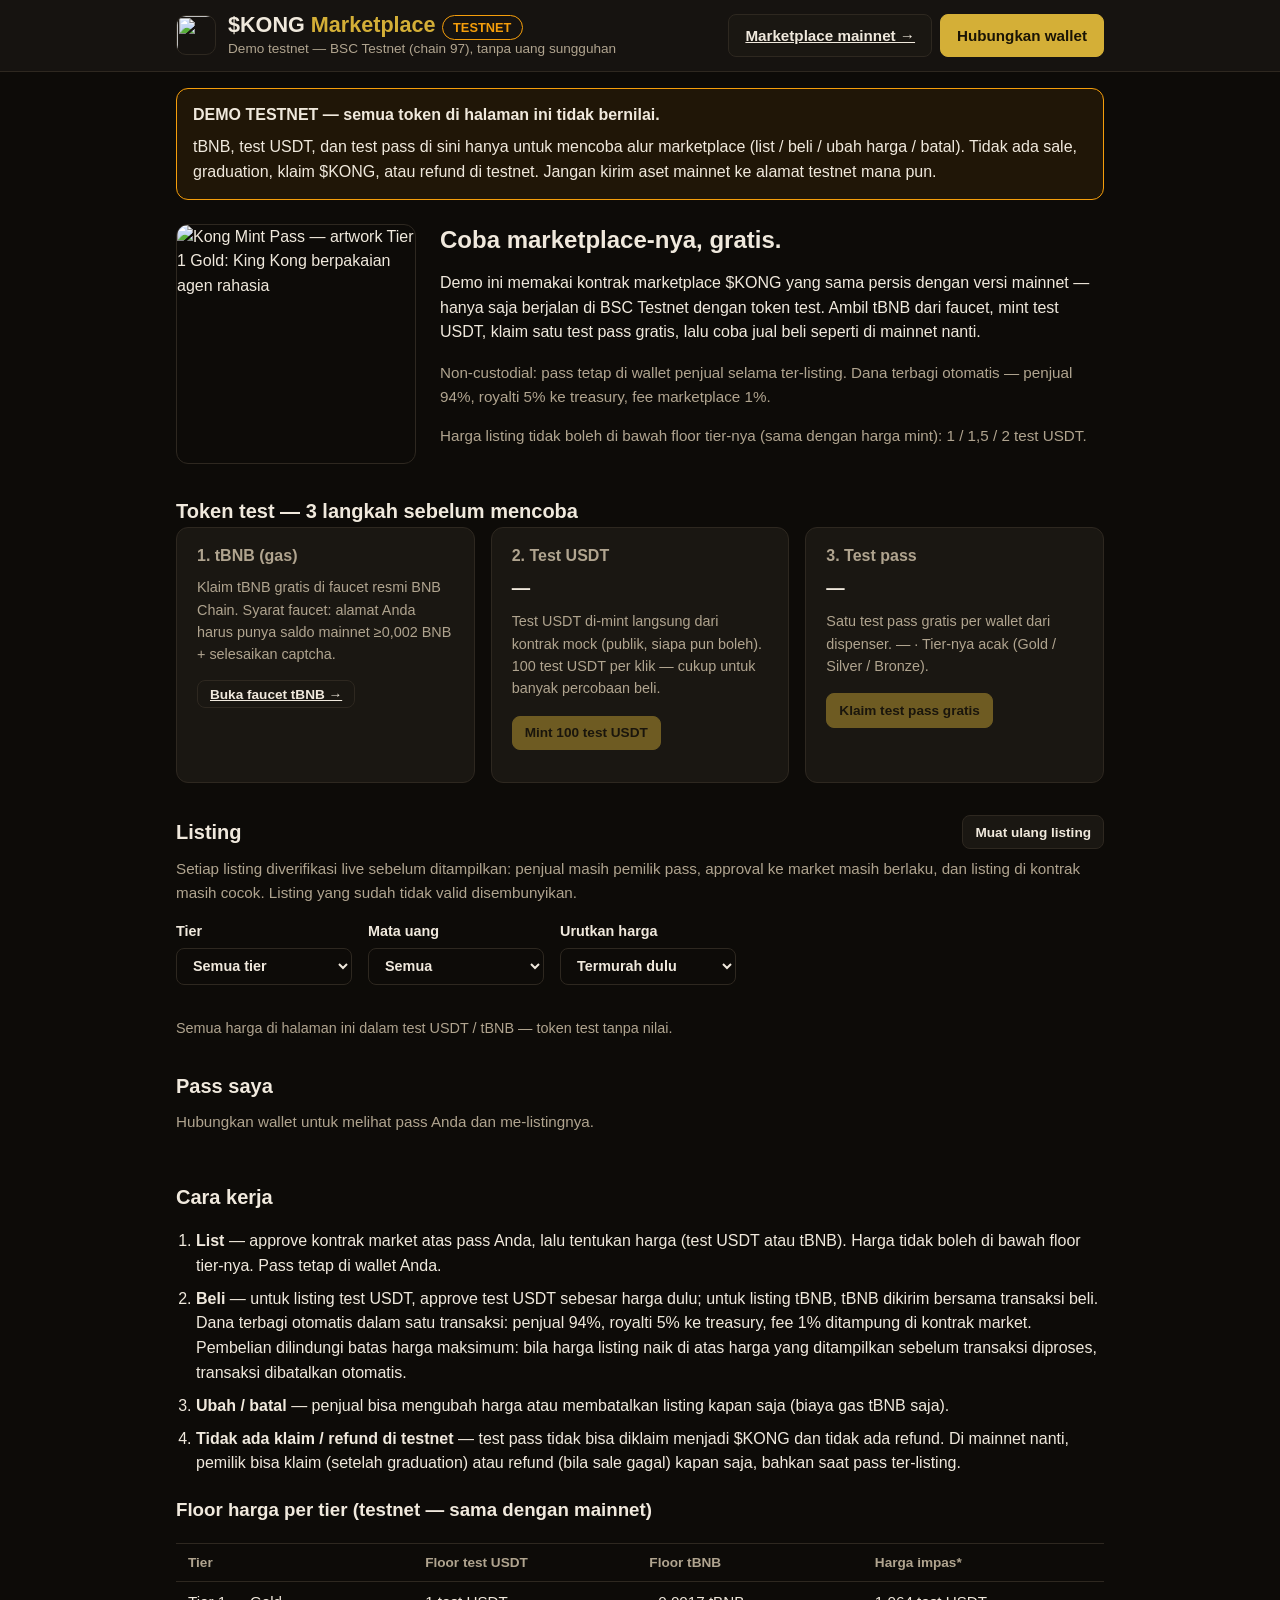
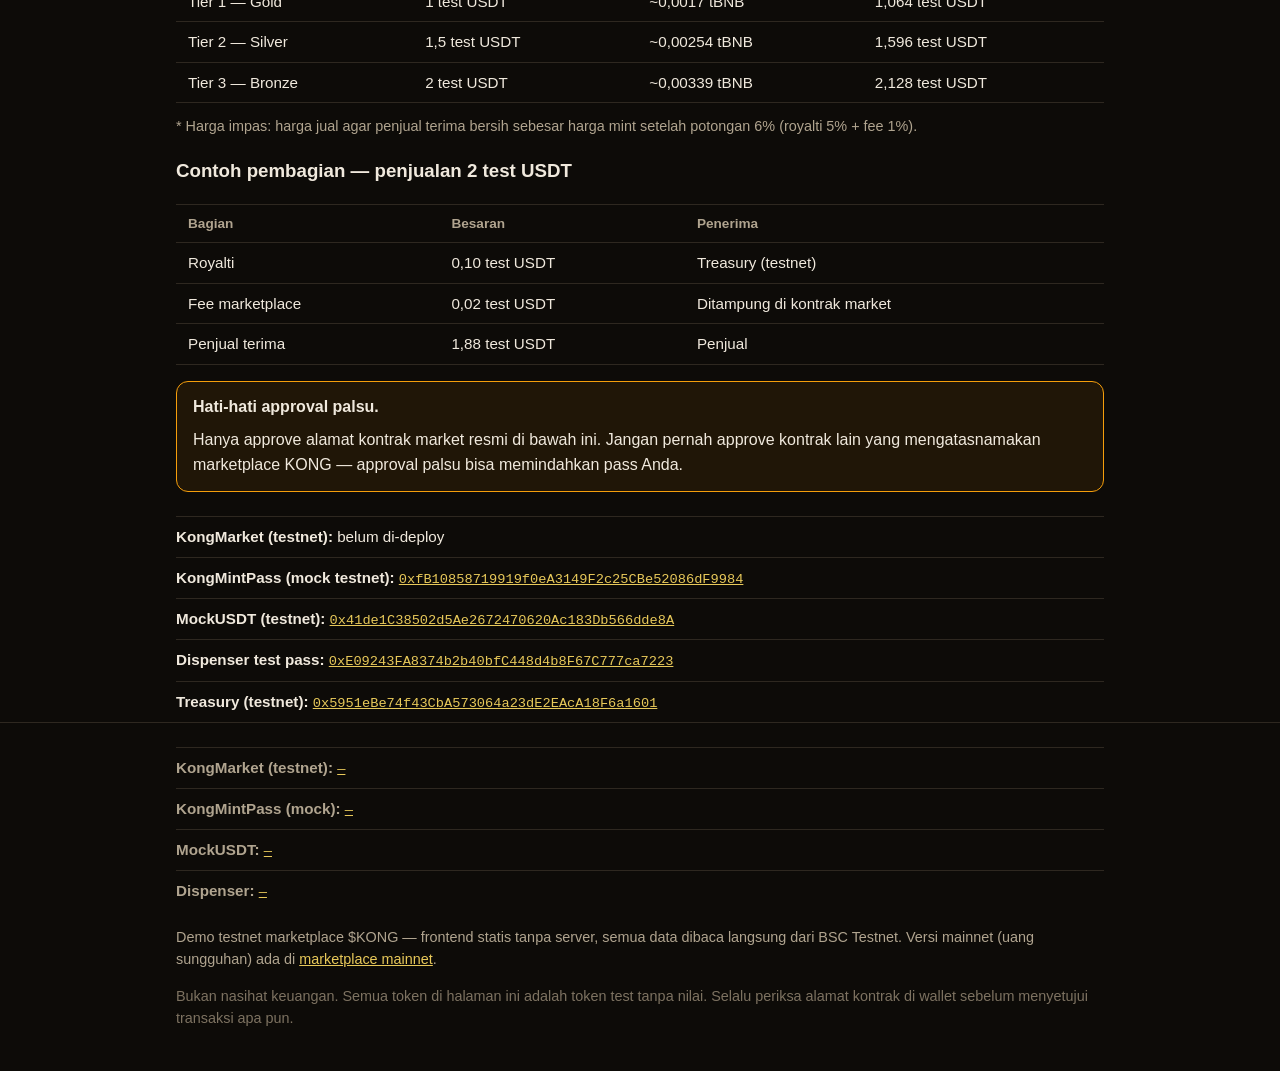
==== docs/market-testnet/index.html @ 7d03db84 "Add /market-testnet public demo page (BSC Testnet chain 97) + link from /market" ====
<!DOCTYPE html>
<html lang="id">
<head>
  <meta charset="utf-8" />
  <meta name="viewport" content="width=device-width, initial-scale=1" />
  <meta name="description" content="Marketplace $KONG — DEMO TESTNET. Coba jual beli Kong Mint Pass di BSC Testnet tanpa uang sungguhan: klaim test pass gratis, mint test USDT, lalu list dan beli." />
  <meta property="og:title" content="Marketplace $KONG — Demo Testnet" />
  <meta property="og:description" content="Coba marketplace Kong Mint Pass di BSC Testnet: test pass gratis, test USDT gratis, tanpa uang sungguhan." />
  <meta property="og:image" content="https://zainumq.github.io/kong/kong-pass-tier1.jpg" />
  <title>Marketplace $KONG — Demo Testnet</title>
  <link rel="stylesheet" href="../styles.css" />
  <link rel="stylesheet" href="./market.css" />
</head>
<body>
  <header class="site-header">
    <div class="wrap header-inner">
      <div class="brand">
        <img class="brand-img" src="https://zainumq.github.io/kong/kong-pass-tier1.jpg" alt="" width="40" height="40" />
        <div>
          <h1>$KONG <span class="brand-kong">Marketplace</span> <span class="pill pill-warn">TESTNET</span></h1>
          <p class="brand-sub">Demo testnet — BSC Testnet (chain 97), tanpa uang sungguhan</p>
        </div>
      </div>
      <div class="header-actions">
        <a class="btn" href="../market/">Marketplace mainnet →</a>
        <span id="network-pill" class="pill pill-muted" hidden></span>
        <button id="connect-btn" class="btn btn-primary" type="button">Hubungkan wallet</button>
        <span id="account-label" class="account-label" hidden></span>
      </div>
    </div>
  </header>

  <main class="wrap">
    <div id="error-banner" class="banner banner-error" hidden></div>

    <div class="banner banner-warn">
      <strong>DEMO TESTNET — semua token di halaman ini tidak bernilai.</strong>
      <span>tBNB, test USDT, dan test pass di sini hanya untuk mencoba alur marketplace (list / beli / ubah harga / batal). Tidak ada sale, graduation, klaim $KONG, atau refund di testnet. Jangan kirim aset mainnet ke alamat testnet mana pun.</span>
    </div>

    <div id="network-warning" class="banner banner-warn" hidden>
      <strong>Jaringan salah.</strong>
      <span>Wallet Anda tidak di BSC Testnet (chain 97). Membeli dan me-listing di demo ini butuh BSC Testnet.</span>
      <button id="switch-network-btn" class="btn btn-small" type="button">Pindah ke BSC Testnet</button>
    </div>

    <div id="not-deployed-banner" class="banner banner-warn" hidden>
      <strong>Marketplace belum dibuka.</strong>
      <span>Kontrak market belum di-deploy. Halaman ini akan aktif otomatis setelah kontrak aktif.</span>
    </div>

    <section class="hero" aria-label="Tentang demo testnet">
      <img class="hero-img" src="https://zainumq.github.io/kong/kong-pass-tier1.jpg" alt="Kong Mint Pass — artwork Tier 1 Gold: King Kong berpakaian agen rahasia" width="360" height="360" />
      <div class="intro">
        <h2 class="hero-title">Coba marketplace-nya, gratis.</h2>
        <p>
          Demo ini memakai kontrak marketplace $KONG yang sama persis dengan
          versi mainnet — hanya saja berjalan di BSC Testnet dengan token
          test. Ambil tBNB dari faucet, mint test USDT, klaim satu test
          pass gratis, lalu coba jual beli seperti di mainnet nanti.
        </p>
        <p class="intro-note">
          Non-custodial: pass tetap di wallet penjual selama ter-listing.
          Dana terbagi otomatis — penjual 94%, royalti 5% ke treasury,
          fee marketplace 1%.
        </p>
        <p class="intro-note">
          Harga listing tidak boleh di bawah floor tier-nya (sama dengan
          harga mint): 1 / 1,5 / 2 test USDT.
        </p>
      </div>
    </section>

    <section id="test-tokens" aria-label="Token test">
      <div class="section-head">
        <h2>Token test — 3 langkah sebelum mencoba</h2>
      </div>
      <div class="card-grid">
        <div class="card">
          <h2>1. tBNB (gas)</h2>
          <p class="card-note">Klaim tBNB gratis di faucet resmi BNB Chain. Syarat faucet: alamat Anda harus punya saldo mainnet ≥0,002 BNB + selesaikan captcha.</p>
          <p><a id="faucet-link" class="btn btn-small" href="https://www.bnbchain.org/en/testnet-faucet" target="_blank" rel="noopener">Buka faucet tBNB →</a></p>
        </div>
        <div class="card">
          <h2>2. Test USDT</h2>
          <p id="testnet-usdt-balance" class="big-status">—</p>
          <p class="card-note">Test USDT di-mint langsung dari kontrak mock (publik, siapa pun boleh). 100 test USDT per klik — cukup untuk banyak percobaan beli.</p>
          <p><button id="mint-usdt-btn" class="btn btn-primary btn-small" type="button" disabled>Mint 100 test USDT</button></p>
        </div>
        <div class="card">
          <h2>3. Test pass</h2>
          <p id="testnet-pass-status" class="big-status">—</p>
          <p class="card-note">Satu test pass gratis per wallet dari dispenser. <span id="dispenser-remaining">—</span> · Tier-nya acak (Gold / Silver / Bronze).</p>
          <p><button id="claim-pass-btn" class="btn btn-primary btn-small" type="button" disabled>Klaim test pass gratis</button></p>
        </div>
      </div>
    </section>

    <section id="listings-section" aria-label="Listing">
      <div class="section-head">
        <h2>Listing</h2>
        <button id="refresh-listings-btn" class="btn btn-small" type="button">Muat ulang listing</button>
      </div>
      <p class="section-note">
        Setiap listing diverifikasi live sebelum ditampilkan: penjual masih
        pemilik pass, approval ke market masih berlaku, dan listing di
        kontrak masih cocok. Listing yang sudah tidak valid disembunyikan.
      </p>

      <div class="filter-bar">
        <label class="filter-label" for="filter-tier">Tier
          <select id="filter-tier" class="text-input filter-select">
            <option value="0">Semua tier</option>
            <option value="1">Tier 1 — Gold</option>
            <option value="2">Tier 2 — Silver</option>
            <option value="3">Tier 3 — Bronze</option>
          </select>
        </label>
        <label class="filter-label" for="filter-currency">Mata uang
          <select id="filter-currency" class="text-input filter-select">
            <option value="all">Semua</option>
            <option value="USDT">USDT</option>
            <option value="BNB">BNB</option>
          </select>
        </label>
        <label class="filter-label" for="filter-sort">Urutkan harga
          <select id="filter-sort" class="text-input filter-select">
            <option value="asc">Termurah dulu</option>
            <option value="desc">Termahal dulu</option>
          </select>
        </label>
      </div>

      <p id="listings-count" class="muted-text"></p>
      <p id="listings-note" class="muted-text"></p>
      <div id="listing-grid" class="pass-grid"></div>
      <p class="muted-text rates-note">Semua harga di halaman ini dalam test USDT / tBNB — token test tanpa nilai.</p>
    </section>

    <div id="buy-confirm" class="confirm-box" hidden></div>
    <div id="tx-status" class="tx-status" hidden></div>

    <section id="my-passes-section" aria-label="Pass saya">
      <div class="section-head">
        <h2>Pass saya</h2>
      </div>
      <p id="my-passes-note" class="section-note">Hubungkan wallet untuk melihat pass Anda dan me-listingnya.</p>
      <p id="my-passes-loading" class="muted-text" hidden>Memindai pass Anda…</p>
      <div id="my-passes-grid" class="pass-grid"></div>
    </section>

    <section id="how-section" aria-label="Cara kerja">
      <h2>Cara kerja</h2>
      <ol class="steps">
        <li><strong>List</strong> — approve kontrak market atas pass Anda, lalu tentukan harga (test USDT atau tBNB). Harga tidak boleh di bawah floor tier-nya. Pass tetap di wallet Anda.</li>
        <li><strong>Beli</strong> — untuk listing test USDT, approve test USDT sebesar harga dulu; untuk listing tBNB, tBNB dikirim bersama transaksi beli. Dana terbagi otomatis dalam satu transaksi: penjual 94%, royalti 5% ke treasury, fee 1% ditampung di kontrak market. Pembelian dilindungi batas harga maksimum: bila harga listing naik di atas harga yang ditampilkan sebelum transaksi diproses, transaksi dibatalkan otomatis.</li>
        <li><strong>Ubah / batal</strong> — penjual bisa mengubah harga atau membatalkan listing kapan saja (biaya gas tBNB saja).</li>
        <li><strong>Tidak ada klaim / refund di testnet</strong> — test pass tidak bisa diklaim menjadi $KONG dan tidak ada refund. Di mainnet nanti, pemilik bisa klaim (setelah graduation) atau refund (bila sale gagal) kapan saja, bahkan saat pass ter-listing.</li>
      </ol>

      <h3>Floor harga per tier (testnet — sama dengan mainnet)</h3>
      <table class="info-table">
        <thead>
          <tr><th>Tier</th><th>Floor test USDT</th><th>Floor tBNB</th><th>Harga impas*</th></tr>
        </thead>
        <tbody>
          <tr><td>Tier 1 — Gold</td><td>1 test USDT</td><td>~0,0017 tBNB</td><td>1,064 test USDT</td></tr>
          <tr><td>Tier 2 — Silver</td><td>1,5 test USDT</td><td>~0,00254 tBNB</td><td>1,596 test USDT</td></tr>
          <tr><td>Tier 3 — Bronze</td><td>2 test USDT</td><td>~0,00339 tBNB</td><td>2,128 test USDT</td></tr>
        </tbody>
      </table>
      <p class="muted-text">* Harga impas: harga jual agar penjual terima bersih sebesar harga mint setelah potongan 6% (royalti 5% + fee 1%).</p>

      <h3>Contoh pembagian — penjualan 2 test USDT</h3>
      <table class="info-table">
        <thead>
          <tr><th>Bagian</th><th>Besaran</th><th>Penerima</th></tr>
        </thead>
        <tbody>
          <tr><td>Royalti</td><td>0,10 test USDT</td><td>Treasury (testnet)</td></tr>
          <tr><td>Fee marketplace</td><td>0,02 test USDT</td><td>Ditampung di kontrak market</td></tr>
          <tr><td>Penjual terima</td><td>1,88 test USDT</td><td>Penjual</td></tr>
        </tbody>
      </table>

      <div class="banner banner-warn">
        <strong>Hati-hati approval palsu.</strong>
        <span>Hanya approve alamat kontrak market resmi di bawah ini. Jangan pernah approve kontrak lain yang mengatasnamakan marketplace KONG — approval palsu bisa memindahkan pass Anda.</span>
      </div>
      <ul class="facts">
        <li id="market-address-line"><strong>KongMarket (testnet):</strong> belum di-deploy</li>
        <li><strong>KongMintPass (mock testnet):</strong> <a class="mono" href="https://testnet.bscscan.com/address/0xfB10858719919f0eA3149F2c25CBe52086dF9984" target="_blank" rel="noopener">0xfB10858719919f0eA3149F2c25CBe52086dF9984</a></li>
        <li><strong>MockUSDT (testnet):</strong> <a class="mono" href="https://testnet.bscscan.com/address/0x41de1C38502d5Ae2672470620Ac183Db566dde8A" target="_blank" rel="noopener">0x41de1C38502d5Ae2672470620Ac183Db566dde8A</a></li>
        <li><strong>Dispenser test pass:</strong> <a class="mono" href="https://testnet.bscscan.com/address/0xE09243FA8374b2b40bfC448d4b8F67C777ca7223" target="_blank" rel="noopener">0xE09243FA8374b2b40bfC448d4b8F67C777ca7223</a></li>
        <li><strong>Treasury (testnet):</strong> <a class="mono" href="https://testnet.bscscan.com/address/0x5951eBe74f43CbA573064a23dE2EAcA18F6a1601" target="_blank" rel="noopener">0x5951eBe74f43CbA573064a23dE2EAcA18F6a1601</a></li>
      </ul>
    </section>
  </main>

  <footer class="site-footer">
    <div class="wrap">
      <ul class="facts">
        <li><strong>KongMarket (testnet):</strong> <a class="mono" id="footer-market" href="#" target="_blank" rel="noopener">—</a></li>
        <li><strong>KongMintPass (mock):</strong> <a class="mono" id="footer-pass" href="#" target="_blank" rel="noopener">—</a></li>
        <li><strong>MockUSDT:</strong> <a class="mono" id="footer-usdt" href="#" target="_blank" rel="noopener">—</a></li>
        <li><strong>Dispenser:</strong> <a class="mono" id="footer-dispenser" href="#" target="_blank" rel="noopener">—</a></li>
      </ul>
      <p>
        Demo testnet marketplace $KONG — frontend statis tanpa server, semua
        data dibaca langsung dari BSC Testnet. Versi mainnet (uang sungguhan)
        ada di <a href="../market/">marketplace mainnet</a>.
      </p>
      <p class="footer-note">
        Bukan nasihat keuangan. Semua token di halaman ini adalah token test
        tanpa nilai. Selalu periksa alamat kontrak di wallet sebelum
        menyetujui transaksi apa pun.
      </p>
    </div>
  </footer>

  <noscript>
    <p style="text-align:center;padding:2rem">Marketplace $KONG butuh JavaScript untuk membaca blockchain dan berbicara dengan wallet Anda.</p>
  </noscript>
  <script type="module" src="./market-testnet.js"></script>
</body>
</html>
---- docs/styles.css ----
/* $KONG mint page — dark + gold, mobile-first. No external assets
   except the tier artwork hosted on GitHub Pages. */

:root {
  --bg: #0d0b08;
  --bg-raised: #161310;
  --bg-card: #1a1712;
  --border: #2e2820;
  --text: #f0e9dd;
  --muted: #b0a48f;
  --faint: #7d7261;
  --accent: #d4af37;
  --accent-hover: #e8c95a;
  --accent-text: #1a1405;
  --green: #4ade80;
  --amber: #f59e0b;
  --red: #f87171;
  --radius: 12px;
  --max-width: 960px;
}

* { box-sizing: border-box; }

html { color-scheme: dark; }

body {
  margin: 0;
  background: var(--bg);
  color: var(--text);
  font-family: -apple-system, BlinkMacSystemFont, "Segoe UI", Roboto, Helvetica, Arial, sans-serif;
  font-size: 16px;
  line-height: 1.55;
}

.wrap {
  max-width: var(--max-width);
  margin: 0 auto;
  padding: 0 1rem;
}

a { color: var(--accent-hover); }
a:hover { text-decoration: underline; }

.mono {
  font-family: ui-monospace, SFMono-Regular, Menlo, Consolas, monospace;
  font-size: 0.9em;
  word-break: break-all;
}

.muted-text { color: var(--muted); font-size: 0.9rem; margin: 0.5rem 0 0; }

/* Header */

.site-header {
  border-bottom: 1px solid var(--border);
  background: var(--bg-raised);
  position: sticky;
  top: 0;
  z-index: 10;
}

.header-inner {
  display: flex;
  align-items: center;
  justify-content: space-between;
  gap: 1rem;
  padding-top: 0.75rem;
  padding-bottom: 0.75rem;
  flex-wrap: wrap;
}

.brand { display: flex; align-items: center; gap: 0.75rem; }

.brand-img {
  width: 2.5rem;
  height: 2.5rem;
  border-radius: 10px;
  border: 1px solid var(--border);
  object-fit: cover;
  flex: none;
}

.brand h1 { margin: 0; font-size: 1.35rem; line-height: 1.2; }
.brand-kong { color: var(--accent); font-weight: 600; }
.brand-sub { margin: 0; color: var(--muted); font-size: 0.85rem; }

.header-actions { display: flex; align-items: center; gap: 0.5rem; flex-wrap: wrap; }

.account-label {
  font-family: ui-monospace, SFMono-Regular, Menlo, Consolas, monospace;
  font-size: 0.85rem;
  background: var(--bg-card);
  border: 1px solid var(--border);
  border-radius: 999px;
  padding: 0.3rem 0.7rem;
}

/* Buttons */

.btn {
  appearance: none;
  border: 1px solid var(--border);
  border-radius: 8px;
  background: var(--bg-card);
  color: var(--text);
  font: inherit;
  font-size: 0.95rem;
  font-weight: 600;
  padding: 0.55rem 1rem;
  cursor: pointer;
}

.btn:hover:not(:disabled) { border-color: var(--accent-hover); }
.btn:disabled { opacity: 0.45; cursor: not-allowed; }

.btn-primary { background: var(--accent); border-color: var(--accent); color: var(--accent-text); }
.btn-primary:hover:not(:disabled) { background: var(--accent-hover); border-color: var(--accent-hover); }

.btn-small { font-size: 0.85rem; padding: 0.35rem 0.75rem; }

/* Pills & banners */

.pill {
  font-size: 0.8rem;
  font-weight: 600;
  border-radius: 999px;
  padding: 0.25rem 0.65rem;
  border: 1px solid var(--border);
  white-space: nowrap;
}
.pill-muted { color: var(--muted); }
.pill-ok { color: var(--green); border-color: var(--green); }
.pill-warn { color: var(--amber); border-color: var(--amber); }
.pill-bad { color: var(--red); border-color: var(--red); }

.banner {
  border: 1px solid var(--border);
  border-radius: var(--radius);
  padding: 0.85rem 1rem;
  margin: 1rem 0;
  display: flex;
  gap: 0.5rem;
  align-items: baseline;
  flex-wrap: wrap;
}
.banner-warn { border-color: var(--amber); background: rgba(245, 158, 11, 0.08); }
.banner-error { border-color: var(--red); background: rgba(248, 113, 113, 0.08); }
.banner-ok { border-color: var(--green); background: rgba(74, 222, 128, 0.08); }

/* Sections */

main { padding-bottom: 3rem; }

.intro { margin: 0; }
.intro-note { color: var(--muted); font-size: 0.95rem; }

.hero {
  display: flex;
  gap: 1.5rem;
  align-items: center;
  margin: 1.5rem 0 0.5rem;
}
.hero-img {
  width: 240px;
  height: auto;
  flex: none;
  border-radius: var(--radius);
  border: 1px solid var(--border);
}
.hero-title { font-size: 1.5rem; margin: 0 0 0.75rem; line-height: 1.25; }
@media (max-width: 640px) {
  .hero { flex-direction: column; align-items: flex-start; }
  .hero-img { width: 200px; }
}

section { margin-top: 2rem; }
section h2 { font-size: 1.25rem; margin: 0 0 0.75rem; }

.section-head {
  display: flex;
  align-items: center;
  justify-content: space-between;
  gap: 1rem;
  flex-wrap: wrap;
}
.section-head h2 { margin: 0; }
.section-note { color: var(--muted); font-size: 0.95rem; margin-top: 0.5rem; }

/* Status cards */

.card-grid {
  display: grid;
  grid-template-columns: 1fr;
  gap: 1rem;
}
@media (min-width: 640px) {
  .card-grid { grid-template-columns: 1fr 1fr 1fr; }
}

.card {
  background: var(--bg-card);
  border: 1px solid var(--border);
  border-radius: var(--radius);
  padding: 1rem 1.25rem;
}
.card h2 { font-size: 1rem; color: var(--muted); margin-bottom: 0.35rem; }
.card-note { color: var(--muted); font-size: 0.9rem; margin: 0.5rem 0 0; }

.big-status { font-size: 1.15rem; font-weight: 700; margin: 0; }
.status-muted { color: var(--muted); }
.status-ok { color: var(--green); }
.status-bad { color: var(--red); }
.status-warn { color: var(--amber); }

.progress {
  height: 8px;
  background: var(--bg);
  border: 1px solid var(--border);
  border-radius: 999px;
  overflow: hidden;
  margin-top: 0.75rem;
}
.progress-bar {
  height: 100%;
  width: 0;
  background: var(--accent);
  transition: width 0.4s ease;
}
.tier-bar { background: var(--tier-color, var(--accent)); }

/* Tier cards */

.tier-grid {
  display: grid;
  grid-template-columns: 1fr;
  gap: 1rem;
  margin-top: 1rem;
}
@media (min-width: 640px) {
  .tier-grid { grid-template-columns: 1fr 1fr 1fr; }
}

.tier-card {
  background: var(--bg-card);
  border: 1px solid var(--border);
  border-radius: var(--radius);
  overflow: hidden;
  border-top: 4px solid var(--tier-color, var(--accent));
  display: flex;
  flex-direction: column;
}
.tier-card img { display: block; width: 100%; height: auto; }
.tier-body { padding: 1rem 1.25rem; display: flex; flex-direction: column; gap: 0.3rem; }
.tier-body h3 { margin: 0; font-size: 1.1rem; }
.tier-range { color: var(--muted); font-size: 0.9rem; margin: 0; }
.tier-price { font-size: 1.15rem; font-weight: 700; color: var(--accent); margin: 0.35rem 0 0; }
.tier-claim { margin: 0; font-size: 0.95rem; }
.tier-referral { color: var(--muted); font-size: 0.85rem; margin: 0; }
.tier-sold { color: var(--muted); font-size: 0.9rem; margin: 0.5rem 0 0; }
.tier-sold-out { color: var(--red); font-weight: 700; }

/* Mint box */

.mint-box,
.referral-box {
  background: var(--bg-card);
  border: 1px solid var(--border);
  border-radius: var(--radius);
  padding: 1.25rem;
  margin-top: 1rem;
  display: flex;
  flex-direction: column;
  gap: 1rem;
}

.mint-row {
  display: flex;
  align-items: center;
  gap: 1rem;
  flex-wrap: wrap;
}
.mint-label { font-weight: 600; min-width: 9rem; }

.stepper { display: flex; align-items: center; gap: 0.5rem; }
.stepper-value {
  min-width: 2.5rem;
  text-align: center;
  font-size: 1.25rem;
  font-weight: 700;
}

.text-input {
  flex: 1;
  min-width: 16rem;
  background: var(--bg);
  border: 1px solid var(--border);
  border-radius: 8px;
  color: var(--text);
  font: inherit;
  font-size: 0.9rem;
  padding: 0.55rem 0.75rem;
}
.text-input:focus { outline: none; border-color: var(--accent); }
.text-input[readonly] { color: var(--muted); }

.referrer-note { font-size: 0.9rem; margin: 0; }
.note-ok { color: var(--green); }
.note-warn { color: var(--amber); }
.note-bad { color: var(--red); }

.quote-box {
  background: var(--bg);
  border: 1px solid var(--border);
  border-radius: 8px;
  padding: 0.75rem 1rem;
  display: flex;
  flex-direction: column;
  gap: 0.35rem;
}
.quote-row {
  display: flex;
  justify-content: space-between;
  gap: 1rem;
  flex-wrap: wrap;
}
.quote-row strong { text-align: right; }
.muted-row { color: var(--muted); font-size: 0.9rem; }

.mint-actions { display: flex; gap: 0.75rem; flex-wrap: wrap; }

.referral-row { display: flex; gap: 0.5rem; flex-wrap: wrap; }

/* AgentQuest badge checklist */

.quest-list {
  list-style: none;
  padding: 0;
  margin: 0;
  display: flex;
  flex-direction: column;
  gap: 0.35rem;
}
.quest-list li { font-size: 0.95rem; }
.quest-done { color: var(--green); }
.quest-todo { color: var(--muted); }

/* Transaction status */

.tx-status {
  margin-top: 1rem;
  border: 1px solid var(--border);
  border-radius: var(--radius);
  padding: 0.85rem 1rem;
  background: var(--bg-raised);
  word-break: break-word;
}
.tx-status p { margin: 0.25rem 0; }

.empty-note { color: var(--muted); margin: 0; }

/* Owned passes */

.pass-grid {
  display: grid;
  grid-template-columns: repeat(auto-fill, minmax(200px, 1fr));
  gap: 1rem;
  margin-top: 1rem;
}

.pass-card {
  background: var(--bg-card);
  border: 1px solid var(--border);
  border-radius: var(--radius);
  overflow: hidden;
  border-top: 4px solid var(--tier-color, var(--accent));
  display: flex;
  flex-direction: column;
}
.pass-card img { display: block; width: 100%; height: auto; }
.pass-body { padding: 0.75rem 1rem 1rem; display: flex; flex-direction: column; gap: 0.3rem; }
.pass-body h3 { margin: 0; font-size: 1rem; }
.pass-body p { margin: 0; color: var(--muted); font-size: 0.9rem; }
.pass-value { color: var(--text) !important; font-weight: 600; }
.pass-body .btn { margin-top: 0.5rem; align-self: flex-start; }

/* About / footer */

.steps { padding-left: 1.25rem; }
.steps li { margin-bottom: 0.5rem; }

.facts { list-style: none; padding: 0; margin: 1.5rem 0 0; }
.facts li {
  padding: 0.5rem 0;
  border-top: 1px solid var(--border);
  font-size: 0.95rem;
}

.site-footer {
  border-top: 1px solid var(--border);
  color: var(--muted);
  font-size: 0.9rem;
  padding: 1.5rem 0 2rem;
}
.site-footer .facts { margin-top: 0; }
.footer-note { color: var(--faint); }

[hidden] { display: none !important; }
---- docs/market-testnet/market.css ----
/* Marketplace $KONG — gaya tambahan di atas ../styles.css (halaman mint).
   Variabel warna, tipografi, tombol, kartu, dan banner diwarisi dari
   styles.css agar kedua halaman terlihat konsisten. File ini hanya berisi
   komponen yang spesifik untuk market: filter, kartu listing, form list,
   kotak konfirmasi beli, dan tabel info. */

/* Filter listing */

.filter-bar {
  display: flex;
  gap: 1rem;
  flex-wrap: wrap;
  align-items: flex-end;
  margin: 1rem 0;
}

.filter-label {
  display: flex;
  flex-direction: column;
  gap: 0.3rem;
  font-weight: 600;
  font-size: 0.9rem;
}

.filter-select {
  min-width: 11rem;
  cursor: pointer;
}

.rates-note { margin-top: 1rem; }

/* Pesan kosong di dalam grid (listing / pass saya) harus membentang
   selebar grid, bukan terjepit di satu kolom kartu (200px). */
.pass-grid > .empty-note { grid-column: 1 / -1; }

/* Kartu listing (memakai .pass-card/.pass-grid dari styles.css) */

.listing-card .listing-price {
  color: var(--accent);
  font-size: 1.15rem;
  font-weight: 700;
}

.listing-card .listing-idr {
  color: var(--text) !important;
  font-weight: 600;
}

.listing-split { font-size: 0.85rem; }

.listing-hint { color: var(--muted); font-size: 0.9rem; }

.listing-stale-note {
  color: var(--amber) !important;
  font-size: 0.9rem;
}

.listing-status {
  color: var(--green) !important;
  font-weight: 600;
}

/* Kotak konfirmasi beli */

.confirm-box {
  background: var(--bg-card);
  border: 1px solid var(--accent);
  border-radius: var(--radius);
  padding: 1.25rem;
  margin-top: 1.5rem;
  display: flex;
  flex-direction: column;
  gap: 1rem;
}

.confirm-box h3 { margin: 0; font-size: 1.1rem; }

/* Form list / ubah harga di kartu "Pass saya" */

.list-form {
  display: flex;
  flex-direction: column;
  gap: 0.5rem;
  margin-top: 0.5rem;
  border-top: 1px solid var(--border);
  padding-top: 0.75rem;
}

.list-label { font-weight: 600; font-size: 0.9rem; }

.list-row {
  display: flex;
  gap: 0.5rem;
}

.list-input { min-width: 0; }

.list-currency {
  flex: none;
  min-width: 6.5rem;
  cursor: pointer;
}

.floor-note {
  color: var(--muted) !important;
  font-size: 0.85rem;
}

.list-form .btn { align-self: flex-start; }

/* Tabel info (floor & pembagian) */

.info-table {
  width: 100%;
  border-collapse: collapse;
  font-size: 0.95rem;
  margin: 0.75rem 0;
}

.info-table th,
.info-table td {
  text-align: left;
  padding: 0.5rem 0.75rem;
  border-top: 1px solid var(--border);
}

.info-table th { color: var(--muted); font-size: 0.85rem; }

.info-table tbody tr:last-child td { border-bottom: 1px solid var(--border); }

@media (max-width: 640px) {
  .info-table { font-size: 0.85rem; }
  .info-table th,
  .info-table td { padding: 0.4rem 0.5rem; }
  .filter-select { min-width: 0; flex: 1; }
  .filter-label { flex: 1 1 40%; }
}
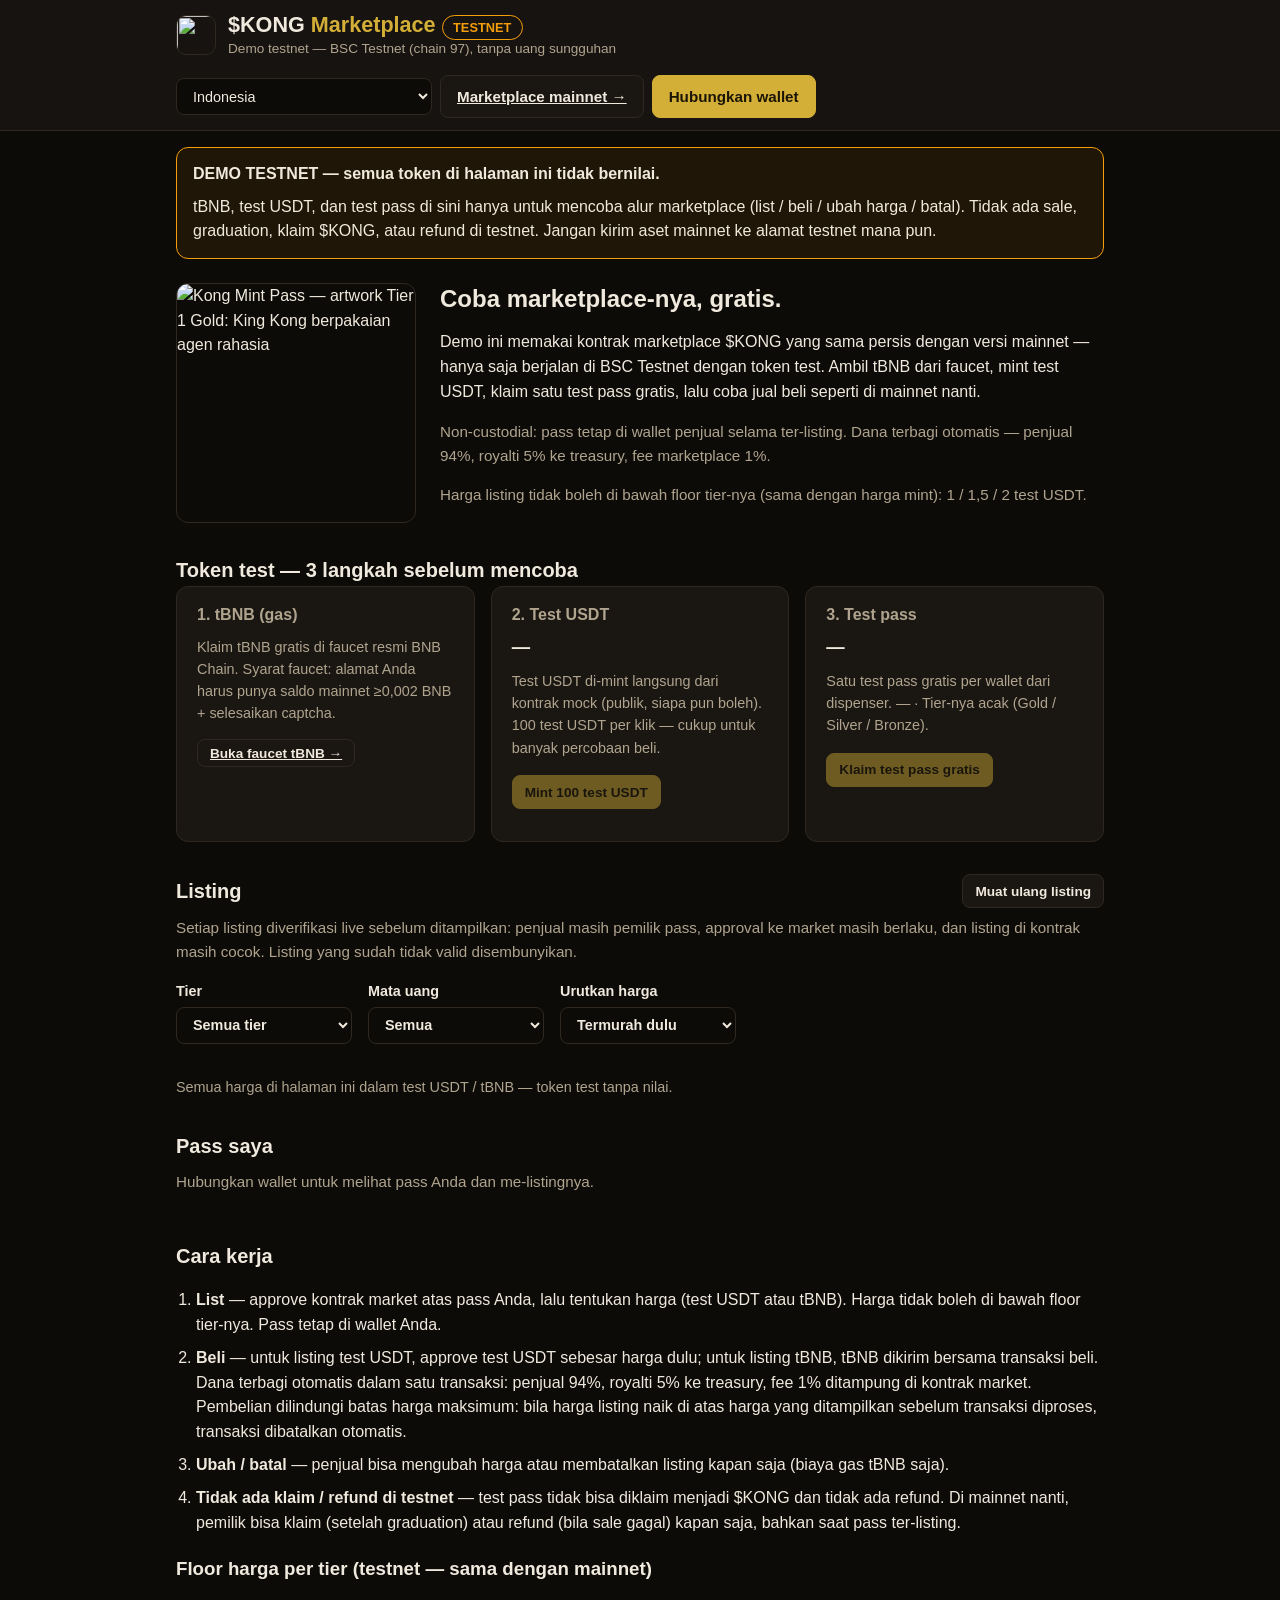
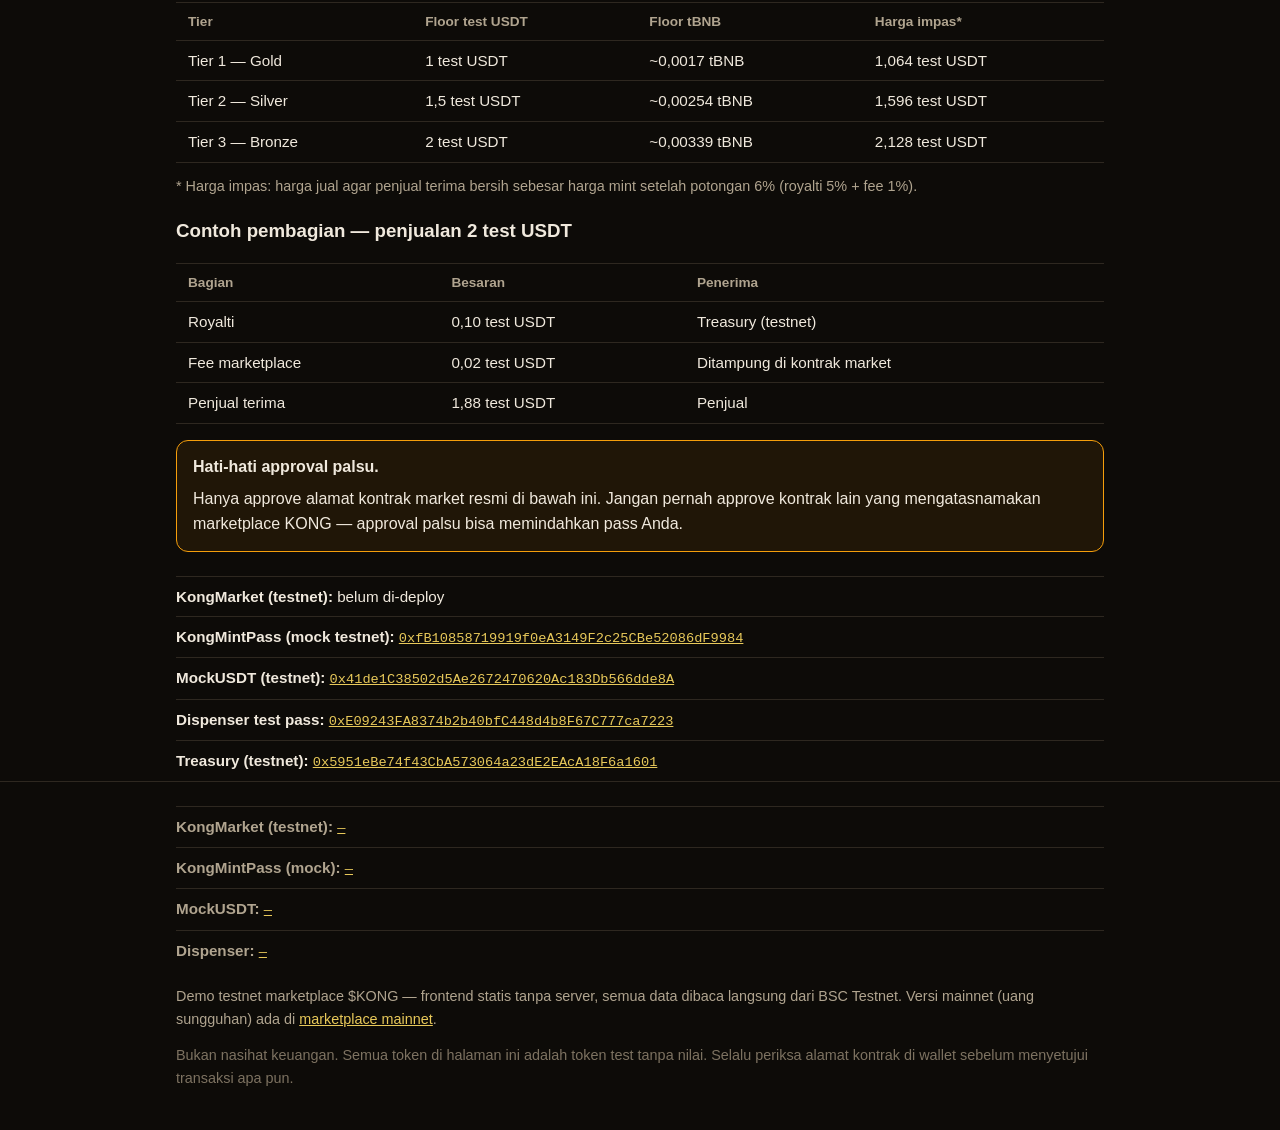
==== commit 0d399719: "Add 3-language support (id/en/zh) to /market-testnet" ====
--- a/docs/market-testnet/index.html
+++ b/docs/market-testnet/index.html
@@ -3,11 +3,11 @@
 <head>
   <meta charset="utf-8" />
   <meta name="viewport" content="width=device-width, initial-scale=1" />
-  <meta name="description" content="Marketplace $KONG — DEMO TESTNET. Coba jual beli Kong Mint Pass di BSC Testnet tanpa uang sungguhan: klaim test pass gratis, mint test USDT, lalu list dan beli." />
-  <meta property="og:title" content="Marketplace $KONG — Demo Testnet" />
-  <meta property="og:description" content="Coba marketplace Kong Mint Pass di BSC Testnet: test pass gratis, test USDT gratis, tanpa uang sungguhan." />
+  <meta name="description" data-i18n-attr="content:metaDescription" content="Marketplace $KONG — DEMO TESTNET. Coba jual beli Kong Mint Pass di BSC Testnet tanpa uang sungguhan: klaim test pass gratis, mint test USDT, lalu list dan beli." />
+  <meta property="og:title" data-i18n-attr="content:pageTitle" content="Marketplace $KONG — Demo Testnet" />
+  <meta property="og:description" data-i18n-attr="content:ogDescription" content="Coba marketplace Kong Mint Pass di BSC Testnet: test pass gratis, test USDT gratis, tanpa uang sungguhan." />
   <meta property="og:image" content="https://zainumq.github.io/kong/kong-pass-tier1.jpg" />
-  <title>Marketplace $KONG — Demo Testnet</title>
+  <title data-i18n="pageTitle">Marketplace $KONG — Demo Testnet</title>
   <link rel="stylesheet" href="../styles.css" />
   <link rel="stylesheet" href="./market.css" />
 </head>
@@ -18,13 +18,18 @@
         <img class="brand-img" src="https://zainumq.github.io/kong/kong-pass-tier1.jpg" alt="" width="40" height="40" />
         <div>
           <h1>$KONG <span class="brand-kong">Marketplace</span> <span class="pill pill-warn">TESTNET</span></h1>
-          <p class="brand-sub">Demo testnet — BSC Testnet (chain 97), tanpa uang sungguhan</p>
+          <p class="brand-sub" data-i18n="brandSub">Demo testnet — BSC Testnet (chain 97), tanpa uang sungguhan</p>
         </div>
       </div>
       <div class="header-actions">
-        <a class="btn" href="../market/">Marketplace mainnet →</a>
+        <select id="lang-select" class="text-input lang-select" data-i18n-attr="aria-label:langSelectLabel" aria-label="Pilih bahasa">
+          <option value="id">Indonesia</option>
+          <option value="en">English</option>
+          <option value="zh">中文</option>
+        </select>
+        <a class="btn" href="../market/" data-i18n="mainnetMarketBtn">Marketplace mainnet →</a>
         <span id="network-pill" class="pill pill-muted" hidden></span>
-        <button id="connect-btn" class="btn btn-primary" type="button">Hubungkan wallet</button>
+        <button id="connect-btn" class="btn btn-primary" type="button" data-i18n="connectBtn">Hubungkan wallet</button>
         <span id="account-label" class="account-label" hidden></span>
       </div>
     </div>
@@ -34,99 +39,99 @@
     <div id="error-banner" class="banner banner-error" hidden></div>
 
     <div class="banner banner-warn">
-      <strong>DEMO TESTNET — semua token di halaman ini tidak bernilai.</strong>
-      <span>tBNB, test USDT, dan test pass di sini hanya untuk mencoba alur marketplace (list / beli / ubah harga / batal). Tidak ada sale, graduation, klaim $KONG, atau refund di testnet. Jangan kirim aset mainnet ke alamat testnet mana pun.</span>
+      <strong data-i18n="warnBannerStrong">DEMO TESTNET — semua token di halaman ini tidak bernilai.</strong>
+      <span data-i18n="warnBannerText">tBNB, test USDT, dan test pass di sini hanya untuk mencoba alur marketplace (list / beli / ubah harga / batal). Tidak ada sale, graduation, klaim $KONG, atau refund di testnet. Jangan kirim aset mainnet ke alamat testnet mana pun.</span>
     </div>
 
     <div id="network-warning" class="banner banner-warn" hidden>
-      <strong>Jaringan salah.</strong>
-      <span>Wallet Anda tidak di BSC Testnet (chain 97). Membeli dan me-listing di demo ini butuh BSC Testnet.</span>
-      <button id="switch-network-btn" class="btn btn-small" type="button">Pindah ke BSC Testnet</button>
+      <strong data-i18n="networkWarnStrong">Jaringan salah.</strong>
+      <span data-i18n="networkWarnText">Wallet Anda tidak di BSC Testnet (chain 97). Membeli dan me-listing di demo ini butuh BSC Testnet.</span>
+      <button id="switch-network-btn" class="btn btn-small" type="button" data-i18n="switchNetworkBtn">Pindah ke BSC Testnet</button>
     </div>
 
     <div id="not-deployed-banner" class="banner banner-warn" hidden>
-      <strong>Marketplace belum dibuka.</strong>
-      <span>Kontrak market belum di-deploy. Halaman ini akan aktif otomatis setelah kontrak aktif.</span>
-    </div>
-
-    <section class="hero" aria-label="Tentang demo testnet">
-      <img class="hero-img" src="https://zainumq.github.io/kong/kong-pass-tier1.jpg" alt="Kong Mint Pass — artwork Tier 1 Gold: King Kong berpakaian agen rahasia" width="360" height="360" />
+      <strong data-i18n="notDeployedStrong">Marketplace belum dibuka.</strong>
+      <span data-i18n="notDeployedText">Kontrak market belum di-deploy. Halaman ini akan aktif otomatis setelah kontrak aktif.</span>
+    </div>
+
+    <section class="hero" data-i18n-attr="aria-label:heroAria" aria-label="Tentang demo testnet">
+      <img class="hero-img" src="https://zainumq.github.io/kong/kong-pass-tier1.jpg" data-i18n-attr="alt:heroImgAlt" alt="Kong Mint Pass — artwork Tier 1 Gold: King Kong berpakaian agen rahasia" width="360" height="360" />
       <div class="intro">
-        <h2 class="hero-title">Coba marketplace-nya, gratis.</h2>
-        <p>
+        <h2 class="hero-title" data-i18n="heroTitle">Coba marketplace-nya, gratis.</h2>
+        <p data-i18n="heroP1">
           Demo ini memakai kontrak marketplace $KONG yang sama persis dengan
           versi mainnet — hanya saja berjalan di BSC Testnet dengan token
           test. Ambil tBNB dari faucet, mint test USDT, klaim satu test
           pass gratis, lalu coba jual beli seperti di mainnet nanti.
         </p>
-        <p class="intro-note">
+        <p class="intro-note" data-i18n="heroP2">
           Non-custodial: pass tetap di wallet penjual selama ter-listing.
           Dana terbagi otomatis — penjual 94%, royalti 5% ke treasury,
           fee marketplace 1%.
         </p>
-        <p class="intro-note">
+        <p class="intro-note" data-i18n="heroP3">
           Harga listing tidak boleh di bawah floor tier-nya (sama dengan
           harga mint): 1 / 1,5 / 2 test USDT.
         </p>
       </div>
     </section>
 
-    <section id="test-tokens" aria-label="Token test">
+    <section id="test-tokens" data-i18n-attr="aria-label:testTokensAria" aria-label="Token test">
       <div class="section-head">
-        <h2>Token test — 3 langkah sebelum mencoba</h2>
+        <h2 data-i18n="testTokensTitle">Token test — 3 langkah sebelum mencoba</h2>
       </div>
       <div class="card-grid">
         <div class="card">
-          <h2>1. tBNB (gas)</h2>
-          <p class="card-note">Klaim tBNB gratis di faucet resmi BNB Chain. Syarat faucet: alamat Anda harus punya saldo mainnet ≥0,002 BNB + selesaikan captcha.</p>
-          <p><a id="faucet-link" class="btn btn-small" href="https://www.bnbchain.org/en/testnet-faucet" target="_blank" rel="noopener">Buka faucet tBNB →</a></p>
+          <h2 data-i18n="step1Title">1. tBNB (gas)</h2>
+          <p class="card-note" data-i18n="step1Note">Klaim tBNB gratis di faucet resmi BNB Chain. Syarat faucet: alamat Anda harus punya saldo mainnet ≥0,002 BNB + selesaikan captcha.</p>
+          <p><a id="faucet-link" class="btn btn-small" href="https://www.bnbchain.org/en/testnet-faucet" target="_blank" rel="noopener" data-i18n="faucetBtn">Buka faucet tBNB →</a></p>
         </div>
         <div class="card">
-          <h2>2. Test USDT</h2>
+          <h2 data-i18n="step2Title">2. Test USDT</h2>
           <p id="testnet-usdt-balance" class="big-status">—</p>
-          <p class="card-note">Test USDT di-mint langsung dari kontrak mock (publik, siapa pun boleh). 100 test USDT per klik — cukup untuk banyak percobaan beli.</p>
-          <p><button id="mint-usdt-btn" class="btn btn-primary btn-small" type="button" disabled>Mint 100 test USDT</button></p>
+          <p class="card-note" data-i18n="step2Note">Test USDT di-mint langsung dari kontrak mock (publik, siapa pun boleh). 100 test USDT per klik — cukup untuk banyak percobaan beli.</p>
+          <p><button id="mint-usdt-btn" class="btn btn-primary btn-small" type="button" disabled data-i18n="mintUsdtBtn">Mint 100 test USDT</button></p>
         </div>
         <div class="card">
-          <h2>3. Test pass</h2>
+          <h2 data-i18n="step3Title">3. Test pass</h2>
           <p id="testnet-pass-status" class="big-status">—</p>
-          <p class="card-note">Satu test pass gratis per wallet dari dispenser. <span id="dispenser-remaining">—</span> · Tier-nya acak (Gold / Silver / Bronze).</p>
-          <p><button id="claim-pass-btn" class="btn btn-primary btn-small" type="button" disabled>Klaim test pass gratis</button></p>
-        </div>
-      </div>
-    </section>
-
-    <section id="listings-section" aria-label="Listing">
+          <p class="card-note"><span data-i18n="step3NotePrefix">Satu test pass gratis per wallet dari dispenser. </span><span id="dispenser-remaining">—</span><span data-i18n="step3NoteSuffix"> · Tier-nya acak (Gold / Silver / Bronze).</span></p>
+          <p><button id="claim-pass-btn" class="btn btn-primary btn-small" type="button" disabled data-i18n="claimBtn">Klaim test pass gratis</button></p>
+        </div>
+      </div>
+    </section>
+
+    <section id="listings-section" data-i18n-attr="aria-label:listingsAria" aria-label="Listing">
       <div class="section-head">
-        <h2>Listing</h2>
-        <button id="refresh-listings-btn" class="btn btn-small" type="button">Muat ulang listing</button>
-      </div>
-      <p class="section-note">
+        <h2 data-i18n="listingsTitle">Listing</h2>
+        <button id="refresh-listings-btn" class="btn btn-small" type="button" data-i18n="refreshListingsBtn">Muat ulang listing</button>
+      </div>
+      <p class="section-note" data-i18n="listingsIntro">
         Setiap listing diverifikasi live sebelum ditampilkan: penjual masih
         pemilik pass, approval ke market masih berlaku, dan listing di
         kontrak masih cocok. Listing yang sudah tidak valid disembunyikan.
       </p>
 
       <div class="filter-bar">
-        <label class="filter-label" for="filter-tier">Tier
+        <label class="filter-label" for="filter-tier"><span data-i18n="filterTier">Tier</span>
           <select id="filter-tier" class="text-input filter-select">
-            <option value="0">Semua tier</option>
+            <option value="0" data-i18n="filterAllTiers">Semua tier</option>
             <option value="1">Tier 1 — Gold</option>
             <option value="2">Tier 2 — Silver</option>
             <option value="3">Tier 3 — Bronze</option>
           </select>
         </label>
-        <label class="filter-label" for="filter-currency">Mata uang
+        <label class="filter-label" for="filter-currency"><span data-i18n="filterCurrency">Mata uang</span>
           <select id="filter-currency" class="text-input filter-select">
-            <option value="all">Semua</option>
+            <option value="all" data-i18n="filterAll">Semua</option>
             <option value="USDT">USDT</option>
             <option value="BNB">BNB</option>
           </select>
         </label>
-        <label class="filter-label" for="filter-sort">Urutkan harga
+        <label class="filter-label" for="filter-sort"><span data-i18n="filterSort">Urutkan harga</span>
           <select id="filter-sort" class="text-input filter-select">
-            <option value="asc">Termurah dulu</option>
-            <option value="desc">Termahal dulu</option>
+            <option value="asc" data-i18n="sortAsc">Termurah dulu</option>
+            <option value="desc" data-i18n="sortDesc">Termahal dulu</option>
           </select>
         </label>
       </div>
@@ -134,65 +139,65 @@
       <p id="listings-count" class="muted-text"></p>
       <p id="listings-note" class="muted-text"></p>
       <div id="listing-grid" class="pass-grid"></div>
-      <p class="muted-text rates-note">Semua harga di halaman ini dalam test USDT / tBNB — token test tanpa nilai.</p>
+      <p class="muted-text rates-note" data-i18n="ratesNote">Semua harga di halaman ini dalam test USDT / tBNB — token test tanpa nilai.</p>
     </section>
 
     <div id="buy-confirm" class="confirm-box" hidden></div>
     <div id="tx-status" class="tx-status" hidden></div>
 
-    <section id="my-passes-section" aria-label="Pass saya">
+    <section id="my-passes-section" data-i18n-attr="aria-label:myPassesAria" aria-label="Pass saya">
       <div class="section-head">
-        <h2>Pass saya</h2>
-      </div>
-      <p id="my-passes-note" class="section-note">Hubungkan wallet untuk melihat pass Anda dan me-listingnya.</p>
-      <p id="my-passes-loading" class="muted-text" hidden>Memindai pass Anda…</p>
+        <h2 data-i18n="myPassesTitle">Pass saya</h2>
+      </div>
+      <p id="my-passes-note" class="section-note" data-i18n="connectToSeePassesNote">Hubungkan wallet untuk melihat pass Anda dan me-listingnya.</p>
+      <p id="my-passes-loading" class="muted-text" hidden data-i18n="scanningPasses">Memindai pass Anda…</p>
       <div id="my-passes-grid" class="pass-grid"></div>
     </section>
 
-    <section id="how-section" aria-label="Cara kerja">
-      <h2>Cara kerja</h2>
+    <section id="how-section" data-i18n-attr="aria-label:howAria" aria-label="Cara kerja">
+      <h2 data-i18n="howTitle">Cara kerja</h2>
       <ol class="steps">
-        <li><strong>List</strong> — approve kontrak market atas pass Anda, lalu tentukan harga (test USDT atau tBNB). Harga tidak boleh di bawah floor tier-nya. Pass tetap di wallet Anda.</li>
-        <li><strong>Beli</strong> — untuk listing test USDT, approve test USDT sebesar harga dulu; untuk listing tBNB, tBNB dikirim bersama transaksi beli. Dana terbagi otomatis dalam satu transaksi: penjual 94%, royalti 5% ke treasury, fee 1% ditampung di kontrak market. Pembelian dilindungi batas harga maksimum: bila harga listing naik di atas harga yang ditampilkan sebelum transaksi diproses, transaksi dibatalkan otomatis.</li>
-        <li><strong>Ubah / batal</strong> — penjual bisa mengubah harga atau membatalkan listing kapan saja (biaya gas tBNB saja).</li>
-        <li><strong>Tidak ada klaim / refund di testnet</strong> — test pass tidak bisa diklaim menjadi $KONG dan tidak ada refund. Di mainnet nanti, pemilik bisa klaim (setelah graduation) atau refund (bila sale gagal) kapan saja, bahkan saat pass ter-listing.</li>
+        <li><strong data-i18n="howListVerb">List</strong><span data-i18n="howListText"> — approve kontrak market atas pass Anda, lalu tentukan harga (test USDT atau tBNB). Harga tidak boleh di bawah floor tier-nya. Pass tetap di wallet Anda.</span></li>
+        <li><strong data-i18n="howBuyVerb">Beli</strong><span data-i18n="howBuyText"> — untuk listing test USDT, approve test USDT sebesar harga dulu; untuk listing tBNB, tBNB dikirim bersama transaksi beli. Dana terbagi otomatis dalam satu transaksi: penjual 94%, royalti 5% ke treasury, fee 1% ditampung di kontrak market. Pembelian dilindungi batas harga maksimum: bila harga listing naik di atas harga yang ditampilkan sebelum transaksi diproses, transaksi dibatalkan otomatis.</span></li>
+        <li><strong data-i18n="howUpdateVerb">Ubah / batal</strong><span data-i18n="howUpdateText"> — penjual bisa mengubah harga atau membatalkan listing kapan saja (biaya gas tBNB saja).</span></li>
+        <li><strong data-i18n="howNoClaimVerb">Tidak ada klaim / refund di testnet</strong><span data-i18n="howNoClaimText"> — test pass tidak bisa diklaim menjadi $KONG dan tidak ada refund. Di mainnet nanti, pemilik bisa klaim (setelah graduation) atau refund (bila sale gagal) kapan saja, bahkan saat pass ter-listing.</span></li>
       </ol>
 
-      <h3>Floor harga per tier (testnet — sama dengan mainnet)</h3>
+      <h3 data-i18n="floorTableTitle">Floor harga per tier (testnet — sama dengan mainnet)</h3>
       <table class="info-table">
         <thead>
-          <tr><th>Tier</th><th>Floor test USDT</th><th>Floor tBNB</th><th>Harga impas*</th></tr>
+          <tr><th data-i18n="thTier">Tier</th><th data-i18n="thFloorUsdt">Floor test USDT</th><th data-i18n="thFloorBnb">Floor tBNB</th><th data-i18n="thBreakeven">Harga impas*</th></tr>
         </thead>
         <tbody>
-          <tr><td>Tier 1 — Gold</td><td>1 test USDT</td><td>~0,0017 tBNB</td><td>1,064 test USDT</td></tr>
-          <tr><td>Tier 2 — Silver</td><td>1,5 test USDT</td><td>~0,00254 tBNB</td><td>1,596 test USDT</td></tr>
-          <tr><td>Tier 3 — Bronze</td><td>2 test USDT</td><td>~0,00339 tBNB</td><td>2,128 test USDT</td></tr>
+          <tr><td>Tier 1 — Gold</td><td data-i18n="tier1Usdt">1 test USDT</td><td data-i18n="tier1Bnb">~0,0017 tBNB</td><td data-i18n="tier1Be">1,064 test USDT</td></tr>
+          <tr><td>Tier 2 — Silver</td><td data-i18n="tier2Usdt">1,5 test USDT</td><td data-i18n="tier2Bnb">~0,00254 tBNB</td><td data-i18n="tier2Be">1,596 test USDT</td></tr>
+          <tr><td>Tier 3 — Bronze</td><td data-i18n="tier3Usdt">2 test USDT</td><td data-i18n="tier3Bnb">~0,00339 tBNB</td><td data-i18n="tier3Be">2,128 test USDT</td></tr>
         </tbody>
       </table>
-      <p class="muted-text">* Harga impas: harga jual agar penjual terima bersih sebesar harga mint setelah potongan 6% (royalti 5% + fee 1%).</p>
-
-      <h3>Contoh pembagian — penjualan 2 test USDT</h3>
+      <p class="muted-text" data-i18n="breakevenNote">* Harga impas: harga jual agar penjual terima bersih sebesar harga mint setelah potongan 6% (royalti 5% + fee 1%).</p>
+
+      <h3 data-i18n="splitTableTitle">Contoh pembagian — penjualan 2 test USDT</h3>
       <table class="info-table">
         <thead>
-          <tr><th>Bagian</th><th>Besaran</th><th>Penerima</th></tr>
+          <tr><th data-i18n="thPart">Bagian</th><th data-i18n="thAmount">Besaran</th><th data-i18n="thReceiver">Penerima</th></tr>
         </thead>
         <tbody>
-          <tr><td>Royalti</td><td>0,10 test USDT</td><td>Treasury (testnet)</td></tr>
-          <tr><td>Fee marketplace</td><td>0,02 test USDT</td><td>Ditampung di kontrak market</td></tr>
-          <tr><td>Penjual terima</td><td>1,88 test USDT</td><td>Penjual</td></tr>
+          <tr><td data-i18n="splitRoyalty">Royalti</td><td data-i18n="splitRoyaltyAmt">0,10 test USDT</td><td data-i18n="splitRoyaltyTo">Treasury (testnet)</td></tr>
+          <tr><td data-i18n="splitFee">Fee marketplace</td><td data-i18n="splitFeeAmt">0,02 test USDT</td><td data-i18n="splitFeeTo">Ditampung di kontrak market</td></tr>
+          <tr><td data-i18n="splitSeller">Penjual terima</td><td data-i18n="splitSellerAmt">1,88 test USDT</td><td data-i18n="splitSellerTo">Penjual</td></tr>
         </tbody>
       </table>
 
       <div class="banner banner-warn">
-        <strong>Hati-hati approval palsu.</strong>
-        <span>Hanya approve alamat kontrak market resmi di bawah ini. Jangan pernah approve kontrak lain yang mengatasnamakan marketplace KONG — approval palsu bisa memindahkan pass Anda.</span>
+        <strong data-i18n="approvalWarnStrong">Hati-hati approval palsu.</strong>
+        <span data-i18n="approvalWarnText">Hanya approve alamat kontrak market resmi di bawah ini. Jangan pernah approve kontrak lain yang mengatasnamakan marketplace KONG — approval palsu bisa memindahkan pass Anda.</span>
       </div>
       <ul class="facts">
         <li id="market-address-line"><strong>KongMarket (testnet):</strong> belum di-deploy</li>
-        <li><strong>KongMintPass (mock testnet):</strong> <a class="mono" href="https://testnet.bscscan.com/address/0xfB10858719919f0eA3149F2c25CBe52086dF9984" target="_blank" rel="noopener">0xfB10858719919f0eA3149F2c25CBe52086dF9984</a></li>
-        <li><strong>MockUSDT (testnet):</strong> <a class="mono" href="https://testnet.bscscan.com/address/0x41de1C38502d5Ae2672470620Ac183Db566dde8A" target="_blank" rel="noopener">0x41de1C38502d5Ae2672470620Ac183Db566dde8A</a></li>
-        <li><strong>Dispenser test pass:</strong> <a class="mono" href="https://testnet.bscscan.com/address/0xE09243FA8374b2b40bfC448d4b8F67C777ca7223" target="_blank" rel="noopener">0xE09243FA8374b2b40bfC448d4b8F67C777ca7223</a></li>
-        <li><strong>Treasury (testnet):</strong> <a class="mono" href="https://testnet.bscscan.com/address/0x5951eBe74f43CbA573064a23dE2EAcA18F6a1601" target="_blank" rel="noopener">0x5951eBe74f43CbA573064a23dE2EAcA18F6a1601</a></li>
+        <li><strong data-i18n="factPassLabel">KongMintPass (mock testnet):</strong> <a class="mono" href="https://testnet.bscscan.com/address/0xfB10858719919f0eA3149F2c25CBe52086dF9984" target="_blank" rel="noopener">0xfB10858719919f0eA3149F2c25CBe52086dF9984</a></li>
+        <li><strong data-i18n="factUsdtLabel">MockUSDT (testnet):</strong> <a class="mono" href="https://testnet.bscscan.com/address/0x41de1C38502d5Ae2672470620Ac183Db566dde8A" target="_blank" rel="noopener">0x41de1C38502d5Ae2672470620Ac183Db566dde8A</a></li>
+        <li><strong data-i18n="factDispenserLabel">Dispenser test pass:</strong> <a class="mono" href="https://testnet.bscscan.com/address/0xE09243FA8374b2b40bfC448d4b8F67C777ca7223" target="_blank" rel="noopener">0xE09243FA8374b2b40bfC448d4b8F67C777ca7223</a></li>
+        <li><strong data-i18n="factTreasuryLabel">Treasury (testnet):</strong> <a class="mono" href="https://testnet.bscscan.com/address/0x5951eBe74f43CbA573064a23dE2EAcA18F6a1601" target="_blank" rel="noopener">0x5951eBe74f43CbA573064a23dE2EAcA18F6a1601</a></li>
       </ul>
     </section>
   </main>
@@ -200,17 +205,15 @@
   <footer class="site-footer">
     <div class="wrap">
       <ul class="facts">
-        <li><strong>KongMarket (testnet):</strong> <a class="mono" id="footer-market" href="#" target="_blank" rel="noopener">—</a></li>
-        <li><strong>KongMintPass (mock):</strong> <a class="mono" id="footer-pass" href="#" target="_blank" rel="noopener">—</a></li>
-        <li><strong>MockUSDT:</strong> <a class="mono" id="footer-usdt" href="#" target="_blank" rel="noopener">—</a></li>
-        <li><strong>Dispenser:</strong> <a class="mono" id="footer-dispenser" href="#" target="_blank" rel="noopener">—</a></li>
+        <li><strong data-i18n="footerMarketLabel">KongMarket (testnet):</strong> <a class="mono" id="footer-market" href="#" target="_blank" rel="noopener">—</a></li>
+        <li><strong data-i18n="footerPassLabel">KongMintPass (mock):</strong> <a class="mono" id="footer-pass" href="#" target="_blank" rel="noopener">—</a></li>
+        <li><strong data-i18n="footerUsdtLabel">MockUSDT:</strong> <a class="mono" id="footer-usdt" href="#" target="_blank" rel="noopener">—</a></li>
+        <li><strong data-i18n="footerDispenserLabel">Dispenser:</strong> <a class="mono" id="footer-dispenser" href="#" target="_blank" rel="noopener">—</a></li>
       </ul>
       <p>
-        Demo testnet marketplace $KONG — frontend statis tanpa server, semua
-        data dibaca langsung dari BSC Testnet. Versi mainnet (uang sungguhan)
-        ada di <a href="../market/">marketplace mainnet</a>.
+        <span data-i18n="footerAbout">Demo testnet marketplace $KONG — frontend statis tanpa server, semua data dibaca langsung dari BSC Testnet. Versi mainnet (uang sungguhan) ada di </span><a href="../market/" data-i18n="footerMainnetLink">marketplace mainnet</a><span data-i18n="footerAboutEnd">.</span>
       </p>
-      <p class="footer-note">
+      <p class="footer-note" data-i18n="footerNote">
         Bukan nasihat keuangan. Semua token di halaman ini adalah token test
         tanpa nilai. Selalu periksa alamat kontrak di wallet sebelum
         menyetujui transaksi apa pun.
@@ -219,7 +222,7 @@
   </footer>
 
   <noscript>
-    <p style="text-align:center;padding:2rem">Marketplace $KONG butuh JavaScript untuk membaca blockchain dan berbicara dengan wallet Anda.</p>
+    <p style="text-align:center;padding:2rem">Marketplace $KONG butuh JavaScript untuk membaca blockchain dan berbicara dengan wallet Anda.<br />The $KONG Marketplace needs JavaScript to read the blockchain and talk to your wallet.<br />$KONG 市场需要 JavaScript 才能读取区块链并与您的钱包交互。</p>
   </noscript>
   <script type="module" src="./market-testnet.js"></script>
 </body>
--- a/docs/market-testnet/market.css
+++ b/docs/market-testnet/market.css
@@ -135,3 +135,9 @@
   .filter-select { min-width: 0; flex: 1; }
   .filter-label { flex: 1 1 40%; }
 }
+
+/* Pemilih bahasa di header — lebar mengikuti isi, bukan selebar kolom. */
+.lang-select {
+  width: auto;
+  max-width: 9rem;
+}
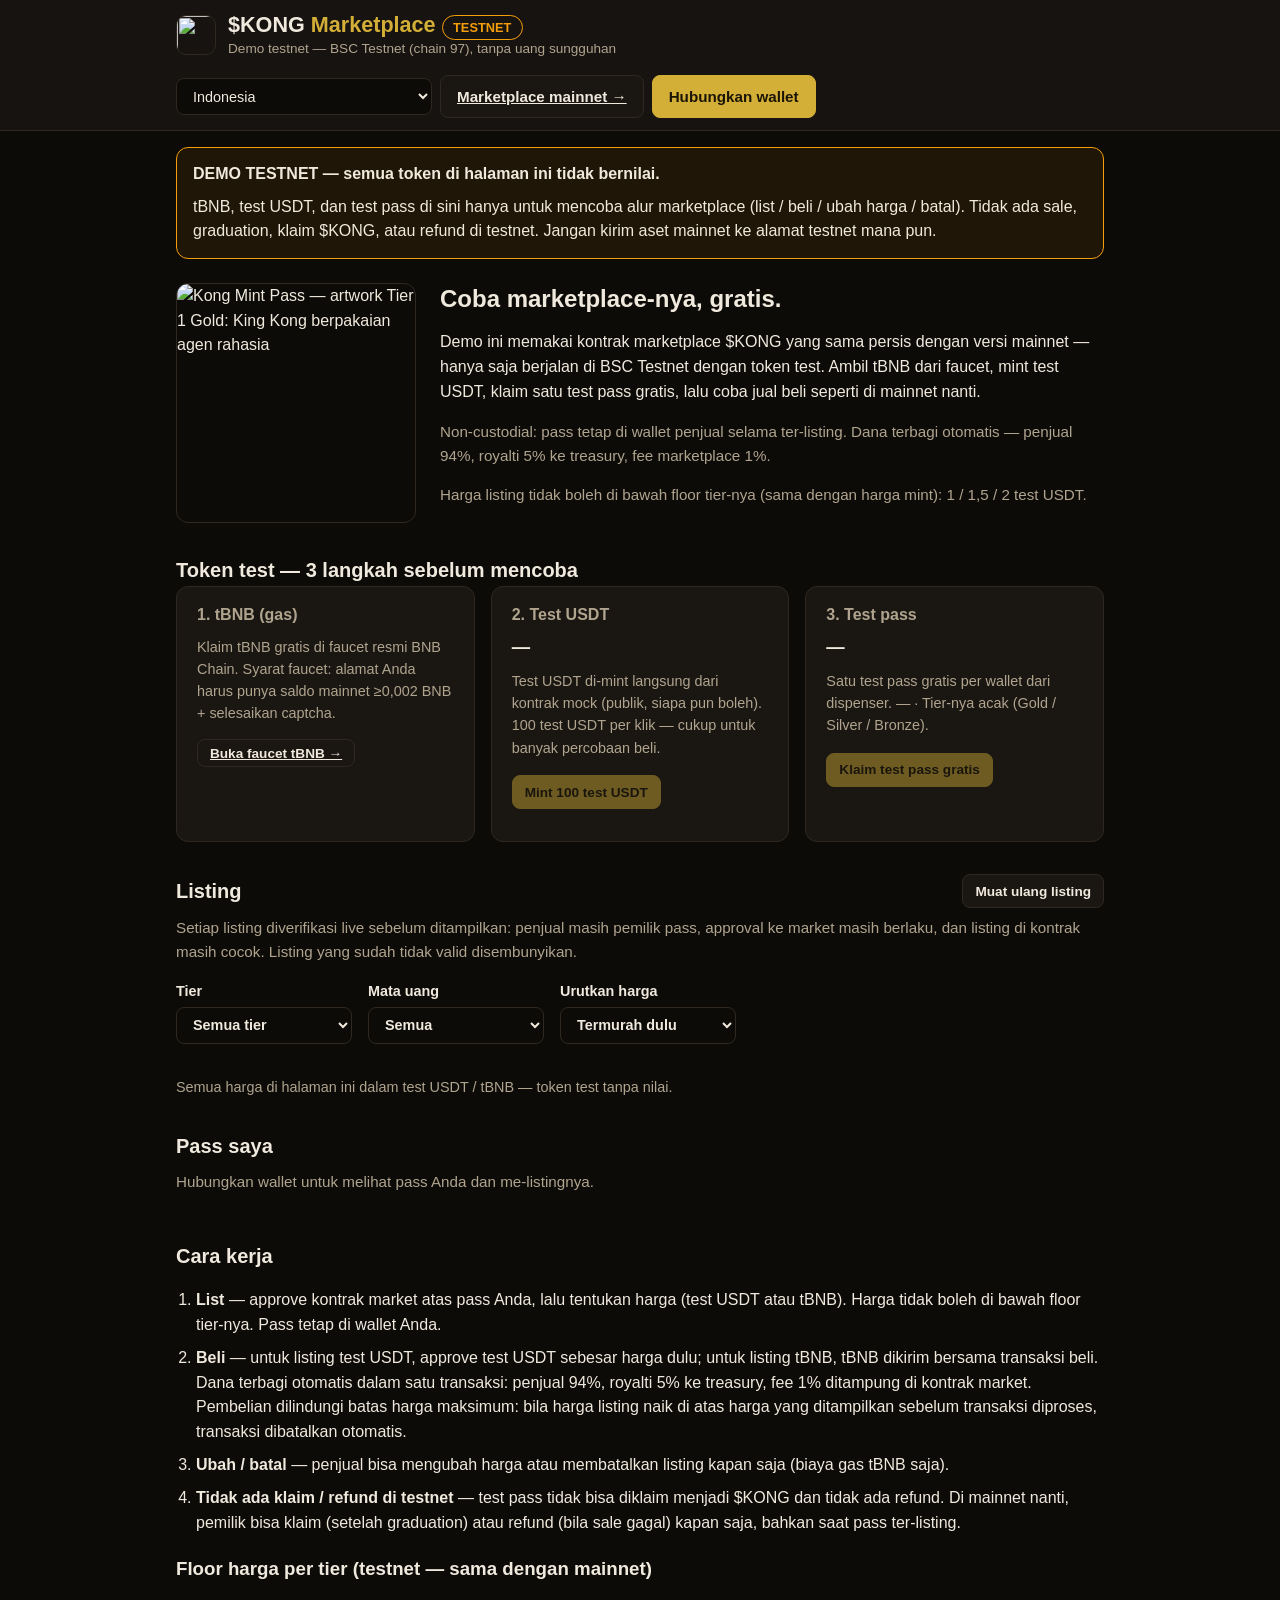
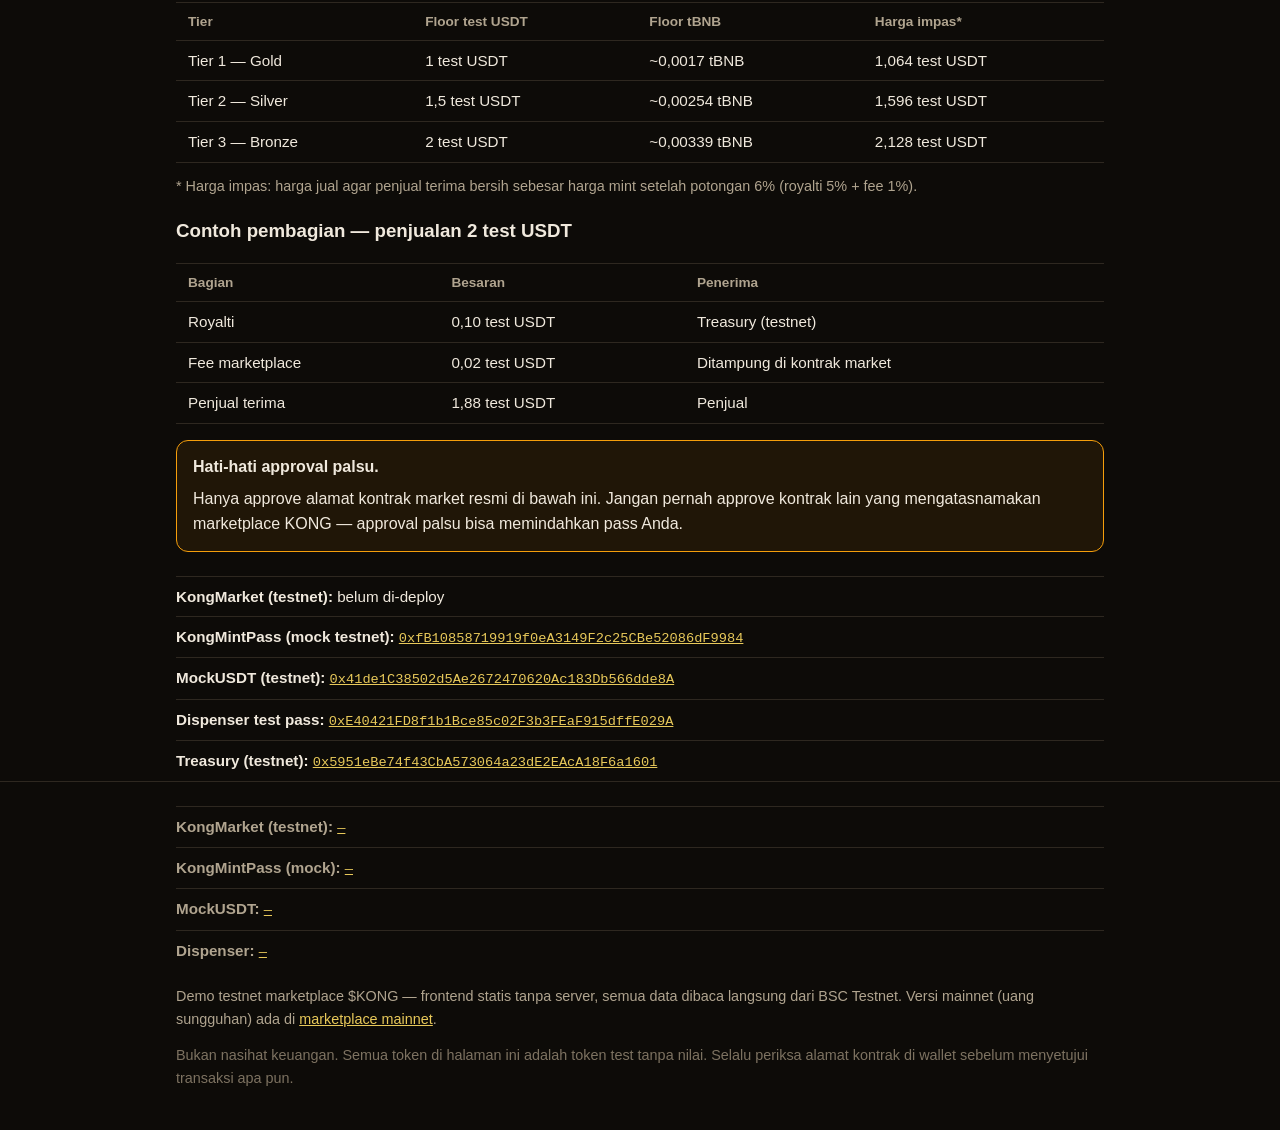
==== commit b3288e42: "Switch /market-testnet to dispenser #2 (1,000 passes), raise pass scan cap to 1200" ====
--- a/docs/market-testnet/index.html
+++ b/docs/market-testnet/index.html
@@ -196,7 +196,7 @@
         <li id="market-address-line"><strong>KongMarket (testnet):</strong> belum di-deploy</li>
         <li><strong data-i18n="factPassLabel">KongMintPass (mock testnet):</strong> <a class="mono" href="https://testnet.bscscan.com/address/0xfB10858719919f0eA3149F2c25CBe52086dF9984" target="_blank" rel="noopener">0xfB10858719919f0eA3149F2c25CBe52086dF9984</a></li>
         <li><strong data-i18n="factUsdtLabel">MockUSDT (testnet):</strong> <a class="mono" href="https://testnet.bscscan.com/address/0x41de1C38502d5Ae2672470620Ac183Db566dde8A" target="_blank" rel="noopener">0x41de1C38502d5Ae2672470620Ac183Db566dde8A</a></li>
-        <li><strong data-i18n="factDispenserLabel">Dispenser test pass:</strong> <a class="mono" href="https://testnet.bscscan.com/address/0xE09243FA8374b2b40bfC448d4b8F67C777ca7223" target="_blank" rel="noopener">0xE09243FA8374b2b40bfC448d4b8F67C777ca7223</a></li>
+        <li><strong data-i18n="factDispenserLabel">Dispenser test pass:</strong> <a class="mono" href="https://testnet.bscscan.com/address/0xE40421FD8f1b1Bce85c02F3b3FEaF915dffE029A" target="_blank" rel="noopener">0xE40421FD8f1b1Bce85c02F3b3FEaF915dffE029A</a></li>
         <li><strong data-i18n="factTreasuryLabel">Treasury (testnet):</strong> <a class="mono" href="https://testnet.bscscan.com/address/0x5951eBe74f43CbA573064a23dE2EAcA18F6a1601" target="_blank" rel="noopener">0x5951eBe74f43CbA573064a23dE2EAcA18F6a1601</a></li>
       </ul>
     </section>
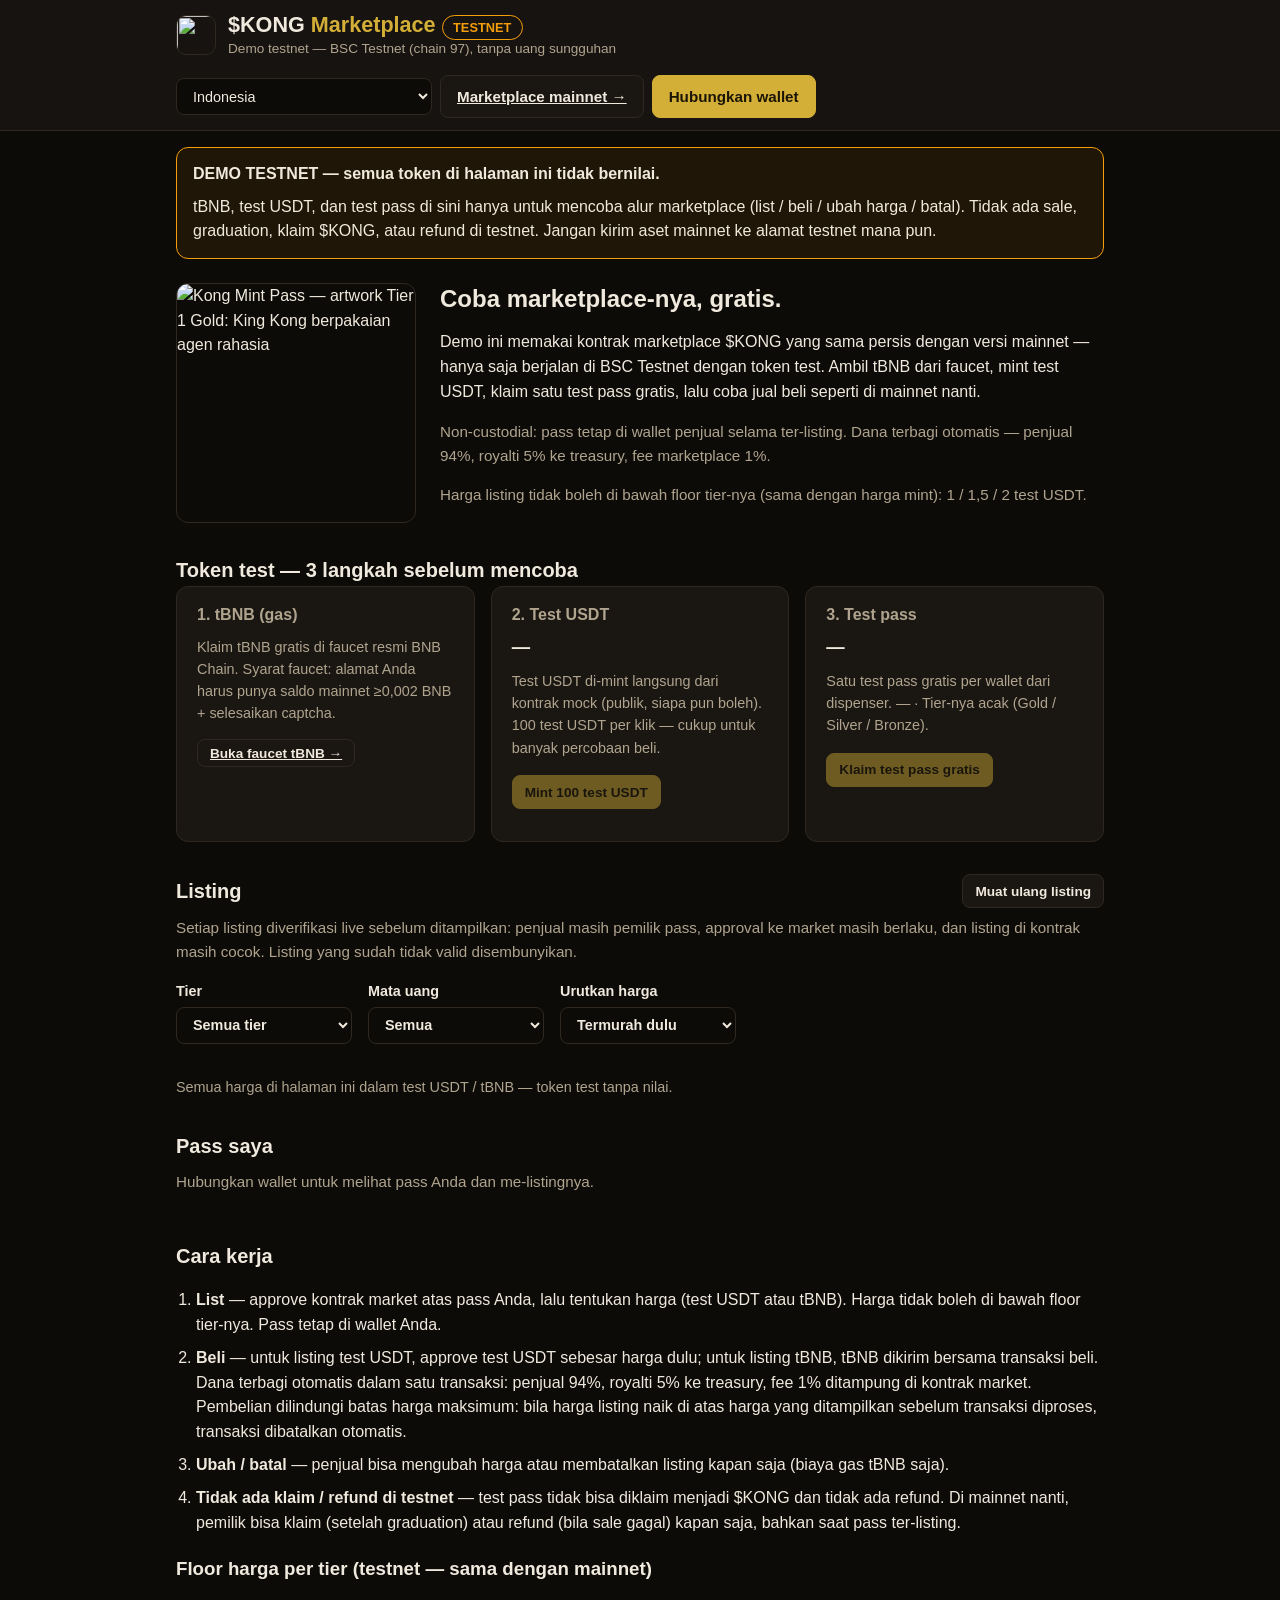
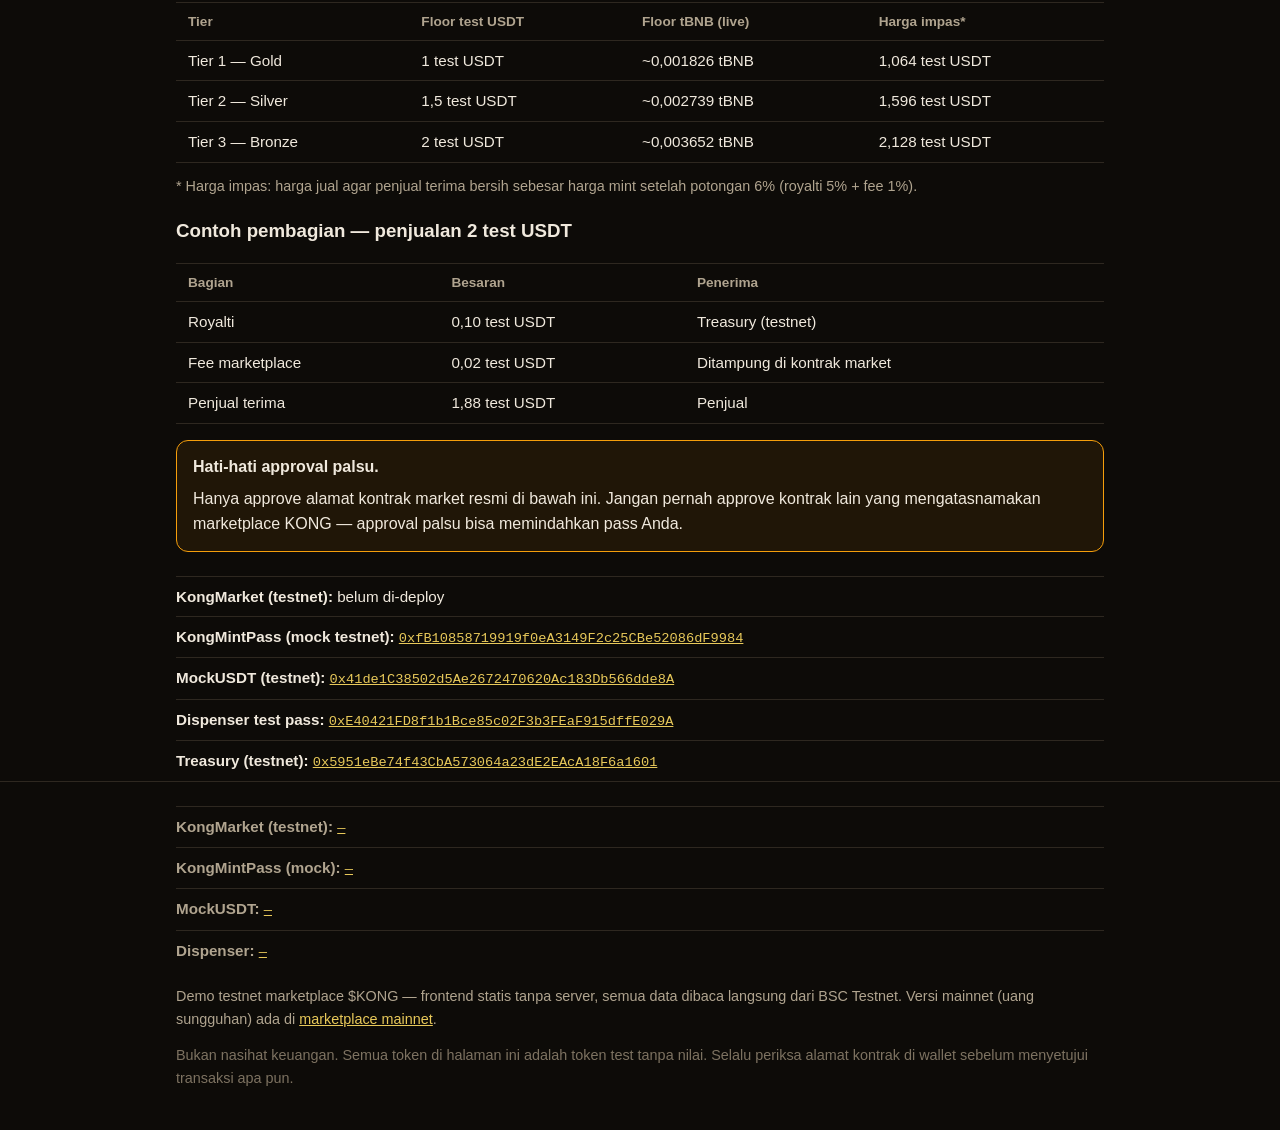
==== commit c9a8c83b: "Point /market-testnet at KongMarketOracle (live Chainlink BNB floors)" ====
--- a/docs/market-testnet/index.html
+++ b/docs/market-testnet/index.html
@@ -1,8 +1,9 @@
 <!DOCTYPE html>
-<html lang="id">
+<html lang="id" translate="no">
 <head>
   <meta charset="utf-8" />
   <meta name="viewport" content="width=device-width, initial-scale=1" />
+  <meta name="google" content="notranslate" />
   <meta name="description" data-i18n-attr="content:metaDescription" content="Marketplace $KONG — DEMO TESTNET. Coba jual beli Kong Mint Pass di BSC Testnet tanpa uang sungguhan: klaim test pass gratis, mint test USDT, lalu list dan beli." />
   <meta property="og:title" data-i18n-attr="content:pageTitle" content="Marketplace $KONG — Demo Testnet" />
   <meta property="og:description" data-i18n-attr="content:ogDescription" content="Coba marketplace Kong Mint Pass di BSC Testnet: test pass gratis, test USDT gratis, tanpa uang sungguhan." />
@@ -166,12 +167,12 @@
       <h3 data-i18n="floorTableTitle">Floor harga per tier (testnet — sama dengan mainnet)</h3>
       <table class="info-table">
         <thead>
-          <tr><th data-i18n="thTier">Tier</th><th data-i18n="thFloorUsdt">Floor test USDT</th><th data-i18n="thFloorBnb">Floor tBNB</th><th data-i18n="thBreakeven">Harga impas*</th></tr>
+          <tr><th data-i18n="thTier">Tier</th><th data-i18n="thFloorUsdt">Floor test USDT</th><th data-i18n="thFloorBnb">Floor tBNB (live)</th><th data-i18n="thBreakeven">Harga impas*</th></tr>
         </thead>
         <tbody>
-          <tr><td>Tier 1 — Gold</td><td data-i18n="tier1Usdt">1 test USDT</td><td data-i18n="tier1Bnb">~0,0017 tBNB</td><td data-i18n="tier1Be">1,064 test USDT</td></tr>
-          <tr><td>Tier 2 — Silver</td><td data-i18n="tier2Usdt">1,5 test USDT</td><td data-i18n="tier2Bnb">~0,00254 tBNB</td><td data-i18n="tier2Be">1,596 test USDT</td></tr>
-          <tr><td>Tier 3 — Bronze</td><td data-i18n="tier3Usdt">2 test USDT</td><td data-i18n="tier3Bnb">~0,00339 tBNB</td><td data-i18n="tier3Be">2,128 test USDT</td></tr>
+          <tr><td>Tier 1 — Gold</td><td data-i18n="tier1Usdt">1 test USDT</td><td data-i18n="tier1Bnb">~0,001826 tBNB</td><td data-i18n="tier1Be">1,064 test USDT</td></tr>
+          <tr><td>Tier 2 — Silver</td><td data-i18n="tier2Usdt">1,5 test USDT</td><td data-i18n="tier2Bnb">~0,002739 tBNB</td><td data-i18n="tier2Be">1,596 test USDT</td></tr>
+          <tr><td>Tier 3 — Bronze</td><td data-i18n="tier3Usdt">2 test USDT</td><td data-i18n="tier3Bnb">~0,003652 tBNB</td><td data-i18n="tier3Be">2,128 test USDT</td></tr>
         </tbody>
       </table>
       <p class="muted-text" data-i18n="breakevenNote">* Harga impas: harga jual agar penjual terima bersih sebesar harga mint setelah potongan 6% (royalti 5% + fee 1%).</p>
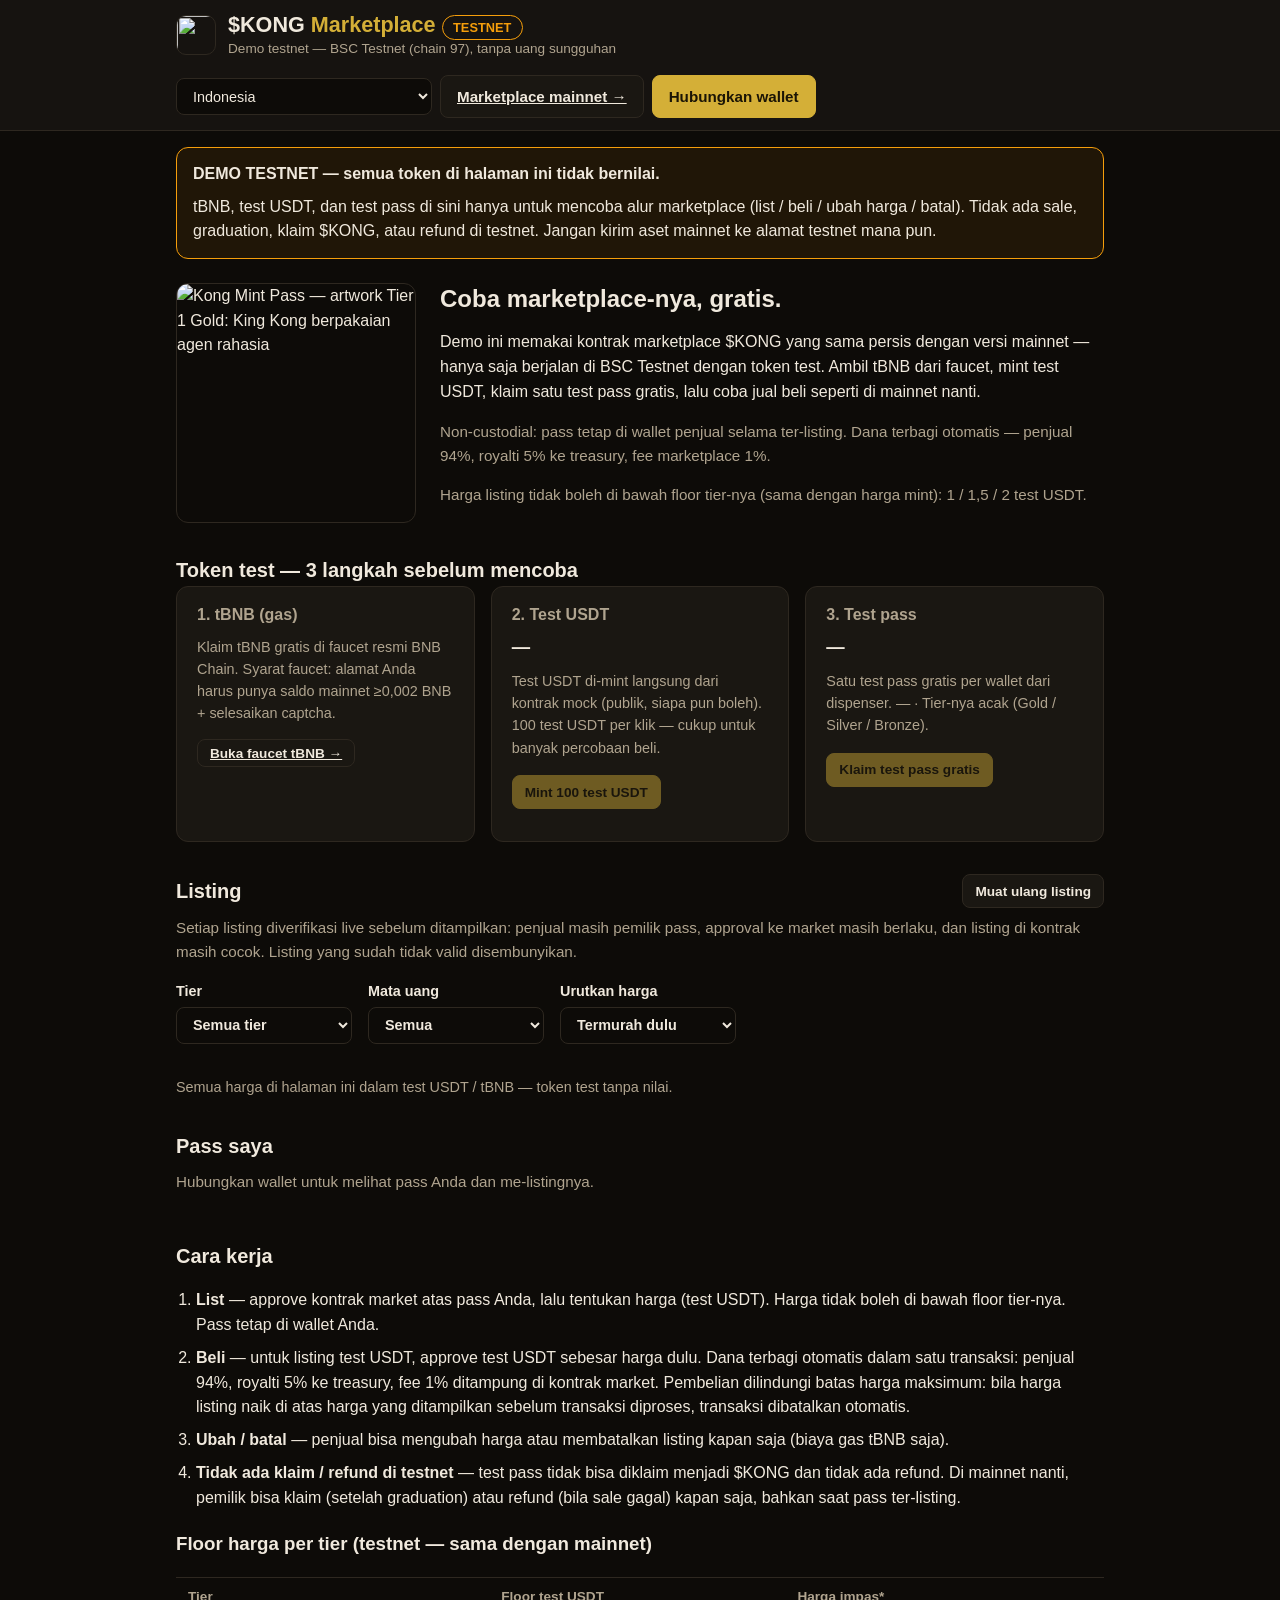
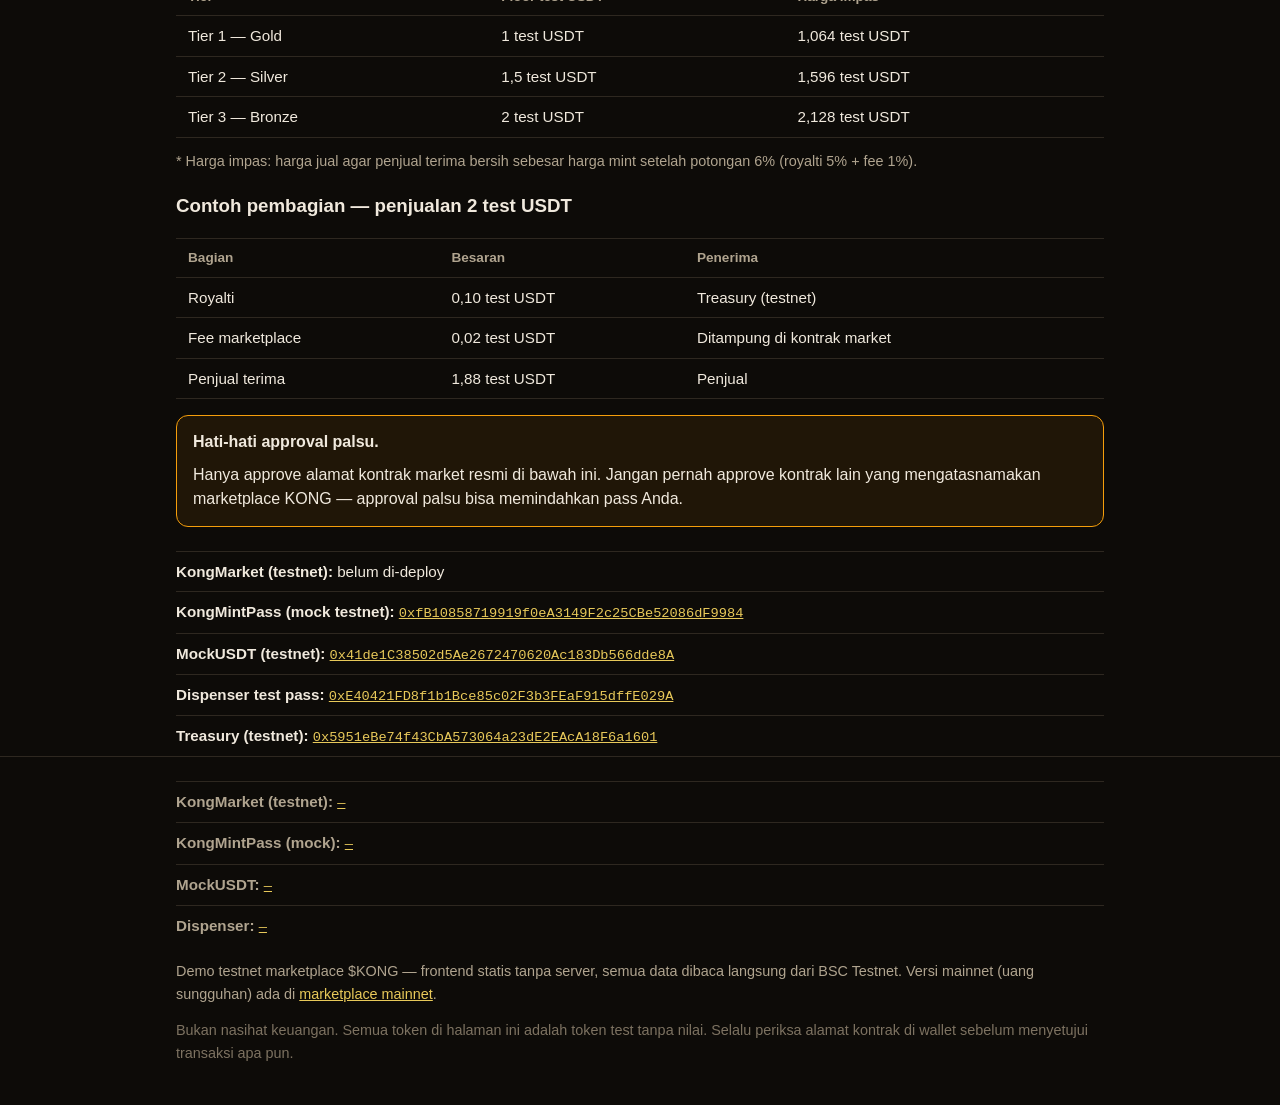
==== commit a4aa9d27: "Market USDT-only (opsi 2): repoint demo testnet ke market baru 0x0e5a78ad + hapus opsi bayar BNB (te" ====
--- a/docs/market-testnet/index.html
+++ b/docs/market-testnet/index.html
@@ -126,7 +126,6 @@
           <select id="filter-currency" class="text-input filter-select">
             <option value="all" data-i18n="filterAll">Semua</option>
             <option value="USDT">USDT</option>
-            <option value="BNB">BNB</option>
           </select>
         </label>
         <label class="filter-label" for="filter-sort"><span data-i18n="filterSort">Urutkan harga</span>
@@ -158,8 +157,8 @@
     <section id="how-section" data-i18n-attr="aria-label:howAria" aria-label="Cara kerja">
       <h2 data-i18n="howTitle">Cara kerja</h2>
       <ol class="steps">
-        <li><strong data-i18n="howListVerb">List</strong><span data-i18n="howListText"> — approve kontrak market atas pass Anda, lalu tentukan harga (test USDT atau tBNB). Harga tidak boleh di bawah floor tier-nya. Pass tetap di wallet Anda.</span></li>
-        <li><strong data-i18n="howBuyVerb">Beli</strong><span data-i18n="howBuyText"> — untuk listing test USDT, approve test USDT sebesar harga dulu; untuk listing tBNB, tBNB dikirim bersama transaksi beli. Dana terbagi otomatis dalam satu transaksi: penjual 94%, royalti 5% ke treasury, fee 1% ditampung di kontrak market. Pembelian dilindungi batas harga maksimum: bila harga listing naik di atas harga yang ditampilkan sebelum transaksi diproses, transaksi dibatalkan otomatis.</span></li>
+        <li><strong data-i18n="howListVerb">List</strong><span data-i18n="howListText"> — approve kontrak market atas pass Anda, lalu tentukan harga (test USDT). Harga tidak boleh di bawah floor tier-nya. Pass tetap di wallet Anda.</span></li>
+        <li><strong data-i18n="howBuyVerb">Beli</strong><span data-i18n="howBuyText"> — untuk listing test USDT, approve test USDT sebesar harga dulu. Dana terbagi otomatis dalam satu transaksi: penjual 94%, royalti 5% ke treasury, fee 1% ditampung di kontrak market. Pembelian dilindungi batas harga maksimum: bila harga listing naik di atas harga yang ditampilkan sebelum transaksi diproses, transaksi dibatalkan otomatis.</span></li>
         <li><strong data-i18n="howUpdateVerb">Ubah / batal</strong><span data-i18n="howUpdateText"> — penjual bisa mengubah harga atau membatalkan listing kapan saja (biaya gas tBNB saja).</span></li>
         <li><strong data-i18n="howNoClaimVerb">Tidak ada klaim / refund di testnet</strong><span data-i18n="howNoClaimText"> — test pass tidak bisa diklaim menjadi $KONG dan tidak ada refund. Di mainnet nanti, pemilik bisa klaim (setelah graduation) atau refund (bila sale gagal) kapan saja, bahkan saat pass ter-listing.</span></li>
       </ol>
@@ -167,12 +166,12 @@
       <h3 data-i18n="floorTableTitle">Floor harga per tier (testnet — sama dengan mainnet)</h3>
       <table class="info-table">
         <thead>
-          <tr><th data-i18n="thTier">Tier</th><th data-i18n="thFloorUsdt">Floor test USDT</th><th data-i18n="thFloorBnb">Floor tBNB (live)</th><th data-i18n="thBreakeven">Harga impas*</th></tr>
+          <tr><th data-i18n="thTier">Tier</th><th data-i18n="thFloorUsdt">Floor test USDT</th><th data-i18n="thBreakeven">Harga impas*</th></tr>
         </thead>
         <tbody>
-          <tr><td>Tier 1 — Gold</td><td data-i18n="tier1Usdt">1 test USDT</td><td data-i18n="tier1Bnb">~0,001826 tBNB</td><td data-i18n="tier1Be">1,064 test USDT</td></tr>
-          <tr><td>Tier 2 — Silver</td><td data-i18n="tier2Usdt">1,5 test USDT</td><td data-i18n="tier2Bnb">~0,002739 tBNB</td><td data-i18n="tier2Be">1,596 test USDT</td></tr>
-          <tr><td>Tier 3 — Bronze</td><td data-i18n="tier3Usdt">2 test USDT</td><td data-i18n="tier3Bnb">~0,003652 tBNB</td><td data-i18n="tier3Be">2,128 test USDT</td></tr>
+          <tr><td>Tier 1 — Gold</td><td data-i18n="tier1Usdt">1 test USDT</td><td data-i18n="tier1Be">1,064 test USDT</td></tr>
+          <tr><td>Tier 2 — Silver</td><td data-i18n="tier2Usdt">1,5 test USDT</td><td data-i18n="tier2Be">1,596 test USDT</td></tr>
+          <tr><td>Tier 3 — Bronze</td><td data-i18n="tier3Usdt">2 test USDT</td><td data-i18n="tier3Be">2,128 test USDT</td></tr>
         </tbody>
       </table>
       <p class="muted-text" data-i18n="breakevenNote">* Harga impas: harga jual agar penjual terima bersih sebesar harga mint setelah potongan 6% (royalti 5% + fee 1%).</p>
